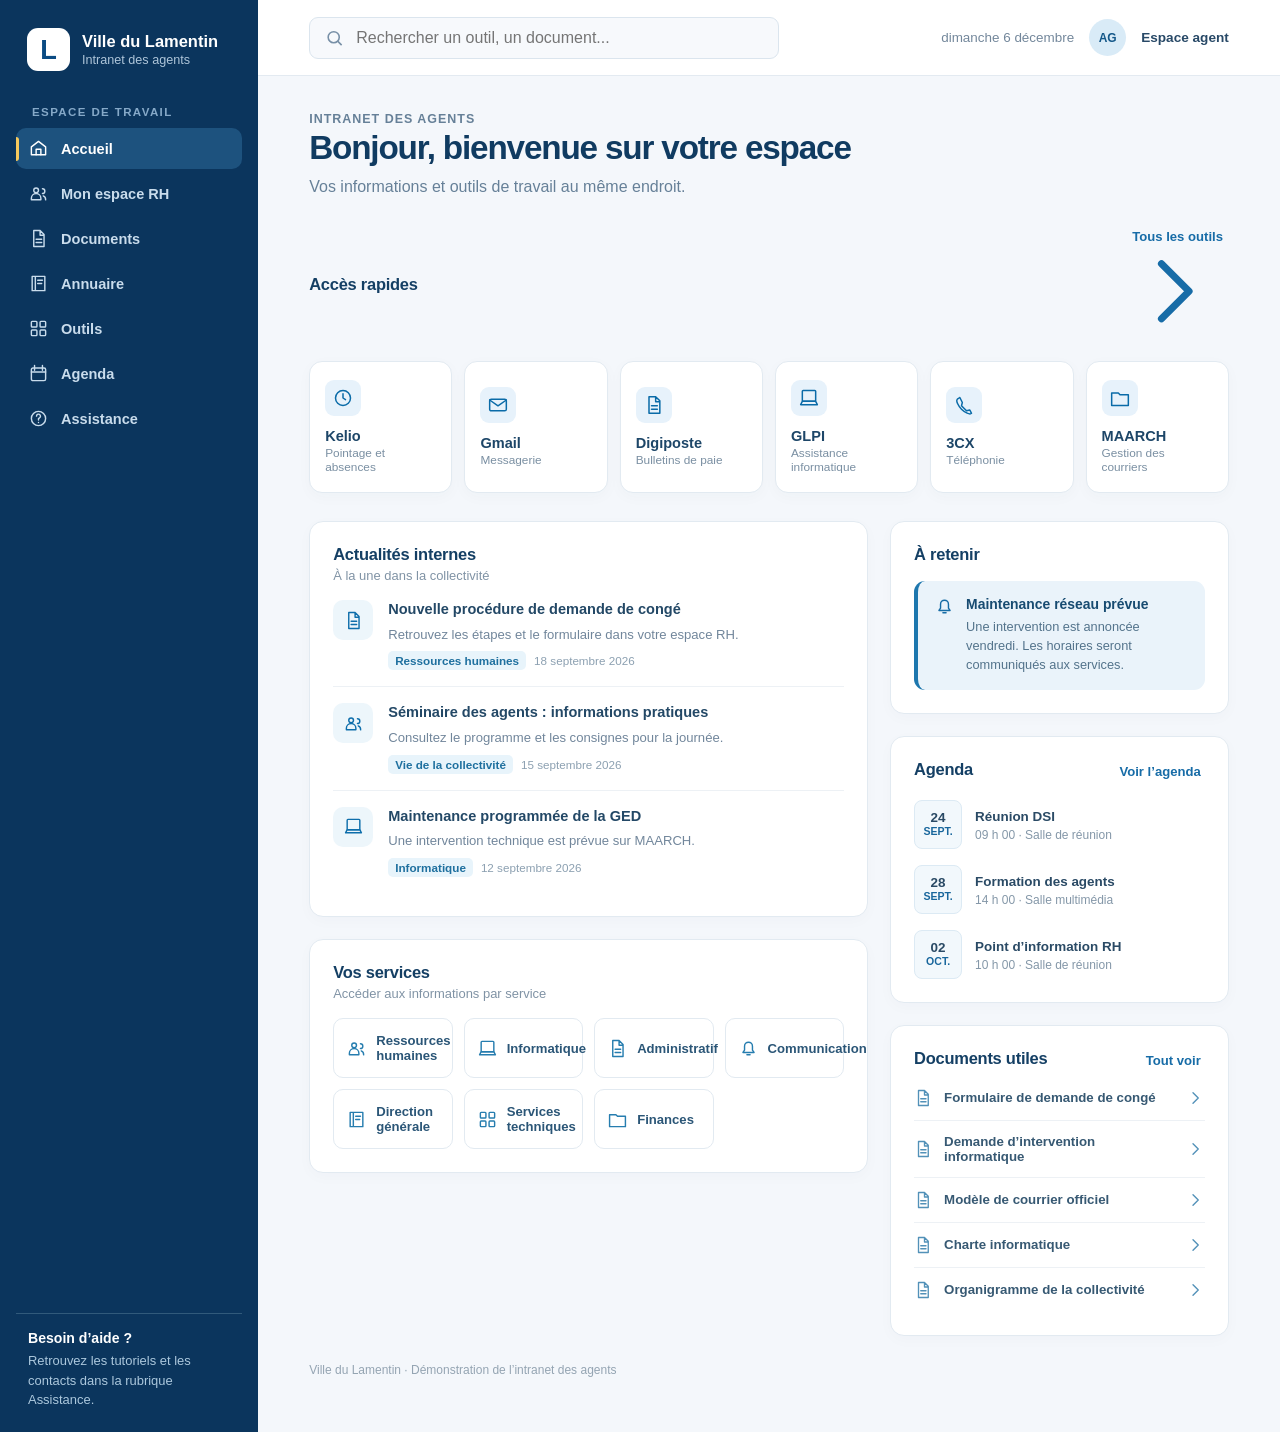
==== index.html @ 34cf4edd "Add files via upload" ====
<!doctype html><html lang="fr"><head><meta charset="utf-8"><meta name="viewport" content="width=device-width,initial-scale=1"><title>Intranet des agents · Ville du Lamentin</title><meta name="description" content="Maquette de l'intranet des agents de la Ville du Lamentin."><link rel="icon" type="image/svg+xml" href="data:image/svg+xml,%3Csvg xmlns='http://www.w3.org/2000/svg' viewBox='0 0 64 64'%3E%3Crect width='64' height='64' rx='13' fill='%230a4d89'/%3E%3Cpath d='M18 15v34h30v-8H27V15z' fill='white'/%3E%3C/svg%3E"><style>
:root{font-family:Inter,ui-sans-serif,-apple-system,BlinkMacSystemFont,"Segoe UI",sans-serif;color:#19344f;background:#f4f7fb;font-synthesis:none}*{box-sizing:border-box}body{margin:0}button,input{font:inherit}button{cursor:pointer}a{color:inherit;text-decoration:none}:focus-visible{outline:3px solid #eab752;outline-offset:3px}.app{display:grid;grid-template-columns:258px minmax(0,1fr);min-height:100vh}.sidebar{background:#0b355d;color:#e7f1fb;padding:28px 16px 22px;display:flex;flex-direction:column;gap:35px}.brand{display:flex;align-items:center;gap:12px;padding:0 11px}.brandmark{width:43px;height:43px;background:#fff;color:#0b4b83;border-radius:11px;display:grid;place-items:center;font-weight:850;font-size:1.7rem;letter-spacing:-.15em;padding-right:.14em}.brand strong{display:block;font-size:1.03rem;line-height:1.15;color:#fff}.brand small{display:block;color:#aec5d9;font-size:.79rem;margin-top:3px}.nav-label{padding:0 16px;margin:0 0 10px;color:#86a9c8;font-size:.72rem;letter-spacing:.12em;font-weight:750;text-transform:uppercase}.nav{display:grid;gap:4px}.nav button{width:100%;display:flex;gap:13px;align-items:center;text-align:left;color:#c9dcec;border:0;background:transparent;border-radius:10px;padding:11px 13px;font-size:.91rem;font-weight:600}.nav button svg{width:19px;height:19px;flex:none}.nav button:hover,.nav button.active{background:#1d527e;color:#fff}.nav button.active:before{content:"";position:absolute;left:0;width:3px;height:24px;background:#f6c95d;border-radius:0 3px 3px 0}.nav button.active{position:relative}.sidebar-bottom{margin-top:auto;padding:16px 12px 0;border-top:1px solid #315a7b}.sidebar-bottom p{font-size:.81rem;line-height:1.5;color:#acc8dd;margin:0}.sidebar-bottom strong{color:#fff;display:block;font-size:.88rem;margin-bottom:5px}.main{min-width:0}.topbar{height:76px;background:#fff;border-bottom:1px solid #e3eaf1;display:flex;align-items:center;gap:18px;padding:0 clamp(24px,4vw,58px)}.mobile-menu{display:none;border:0;background:transparent;color:#204661;padding:7px}.search{max-width:470px;flex:1;position:relative}.search svg{position:absolute;left:16px;top:50%;transform:translateY(-50%);width:19px;color:#7890a7}.search input{width:100%;height:42px;border:1px solid #dbe5ee;border-radius:9px;background:#f7f9fc;padding:0 15px 0 46px;outline:none;color:#1c3b56}.search input:focus{border-color:#4b8fc3;background:white;box-shadow:0 0 0 3px #d9edf9}.top-actions{margin-left:auto;display:flex;align-items:center;gap:15px}.today{color:#73879b;font-size:.84rem;white-space:nowrap}.avatar{height:37px;width:37px;border-radius:50%;background:#d9ebf7;color:#145889;display:grid;place-items:center;font-size:.75rem;font-weight:800}.top-name{font-size:.85rem;font-weight:700;color:#284967}.content{max-width:1510px;margin:auto;padding:34px clamp(24px,4vw,58px) 55px}.eyebrow{font-size:.78rem;color:#487695;font-weight:750;letter-spacing:.08em;text-transform:uppercase;margin:0 0 8px}.welcome{display:flex;align-items:end;justify-content:space-between;gap:20px;margin-bottom:26px}.welcome h1{font-size:clamp(1.7rem,2.6vw,2.3rem);line-height:1.17;letter-spacing:-.035em;margin:0 0 7px;color:#103b61}.welcome p{margin:0;color:#668098;line-height:1.5}.date-chip{font-size:.84rem;color:#53718a;background:#eaf2f8;border:1px solid #dbeaf4;padding:10px 13px;border-radius:8px;white-space:nowrap}.section-title{font-size:1.03rem;color:#143f64;margin:0;font-weight:780;letter-spacing:-.015em}.section-head{display:flex;align-items:center;justify-content:space-between;gap:15px;margin-bottom:16px}.link-btn{background:none;border:0;color:#176ca7;font-weight:700;font-size:.82rem;padding:4px}.link-btn:hover{text-decoration:underline}.quick-grid{display:grid;grid-template-columns:repeat(6,minmax(0,1fr));gap:12px;margin-bottom:28px}.quick{min-width:0;border:1px solid #e2eaf1;border-radius:13px;background:#fff;box-shadow:0 4px 15px #193a5b07;padding:18px 15px;text-align:left;min-height:124px;transition:transform .16s,box-shadow .16s,border-color .16s}.quick:hover{transform:translateY(-3px);box-shadow:0 9px 22px #173a5d14;border-color:#bad5e9}.quick .icon{width:36px;height:36px;display:grid;place-items:center;border-radius:9px;background:#e7f2fb;color:#0a6ba8;margin-bottom:12px}.quick svg{width:20px;height:20px}.quick strong{display:block;color:#1d4668;font-size:.91rem;white-space:nowrap;overflow:hidden;text-overflow:ellipsis}.quick small{color:#7a8fa2;font-size:.74rem;display:block;margin-top:2px}.layout{display:grid;grid-template-columns:minmax(0,1.65fr) minmax(300px,1fr);gap:22px}.stack{display:grid;gap:22px;align-content:start}.panel{background:#fff;border:1px solid #e2eaf1;border-radius:14px;box-shadow:0 4px 15px #193a5b06;padding:23px}.panel-head{display:flex;align-items:start;justify-content:space-between;gap:12px;margin-bottom:17px}.panel-sub{margin:4px 0 0;color:#8093a5;font-size:.81rem}.news-list{display:grid}.news-item{display:flex;align-items:start;gap:15px;padding:16px 0;border-top:1px solid #edf1f5}.news-item:first-child{border-top:0;padding-top:0}.news-icon{width:40px;height:40px;flex:none;display:grid;place-items:center;color:#0e6eab;background:#edf6fb;border-radius:10px}.news-icon svg{width:19px}.news-item strong{font-size:.91rem;color:#234866;display:block;line-height:1.35}.news-item p{margin:5px 0;color:#71869b;font-size:.82rem;line-height:1.5}.meta{display:flex;gap:8px;align-items:center;color:#8ca0b1;font-size:.73rem;margin-top:7px}.tag{color:#1f709f;background:#e8f4fb;padding:3px 7px;border-radius:5px;font-weight:700}.notice{border-radius:11px;background:#eaf3fa;border-left:4px solid #1d77ae;padding:15px 17px;display:flex;gap:12px}.notice svg{width:19px;height:19px;color:#176ca5;flex:none;margin-top:1px}.notice strong{display:block;font-size:.87rem;color:#174b71}.notice p{margin:5px 0 0;font-size:.8rem;line-height:1.5;color:#53738b}.agenda-list{display:grid;gap:16px}.event{display:flex;gap:13px;align-items:center}.event-date{width:48px;height:49px;border:1px solid #dceaf4;border-radius:8px;background:#f2f8fc;display:grid;place-items:center;align-content:center;flex:none;color:#18669c}.event-date strong{font-size:1.08rem;line-height:1}.event-date small{font-size:.66rem;text-transform:uppercase;font-weight:800}.event strong{font-size:.84rem;color:#2a4a65}.event p{margin:3px 0 0;font-size:.75rem;color:#8497a8}.docs{display:grid;gap:0}.doc{border-top:1px solid #edf1f5;display:flex;align-items:center;gap:12px;width:100%;padding:13px 0;background:none;border-left:0;border-right:0;border-bottom:0;text-align:left}.doc:first-child{border-top:0;padding-top:0}.doc svg{width:18px;height:18px;color:#5291b8}.doc span{flex:1;font-size:.83rem;color:#375973;font-weight:600}.doc .arrow{width:15px;color:#94aabd}.doc:hover span{color:#0d74af}.service-grid{display:grid;grid-template-columns:repeat(4,minmax(0,1fr));gap:11px}.service{border:1px solid #e2eaf1;background:#fff;border-radius:10px;text-align:left;padding:14px 13px;display:flex;align-items:center;gap:10px;color:#2b5677;font-weight:700;font-size:.82rem}.service svg{width:19px;flex:none;color:#267daf}.service:hover{border-color:#87b9d7;background:#f5faff}.footer{margin-top:27px;color:#94a4b2;font-size:.75rem}.page-panel{max-width:1000px}.page-intro{margin:0 0 23px;color:#71869b;line-height:1.55}.resource-grid{display:grid;grid-template-columns:repeat(3,minmax(0,1fr));gap:14px}.resource{background:#fff;border:1px solid #e2eaf1;border-radius:12px;padding:20px;min-height:145px;display:flex;flex-direction:column;align-items:start;text-align:left}.resource:hover{border-color:#83b7d5;box-shadow:0 7px 18px #173a5d10}.resource .icon{display:grid;place-items:center;width:37px;height:37px;border-radius:9px;color:#1773a8;background:#e8f4fb;margin-bottom:16px}.resource svg{width:19px}.resource strong{font-size:.92rem;color:#214b6d}.resource small{margin-top:5px;color:#8195a8;font-size:.77rem;line-height:1.45}.simple-list{display:grid;gap:10px}.simple-row{background:#fff;border:1px solid #e2eaf1;border-radius:10px;padding:17px 20px;display:flex;align-items:center;justify-content:space-between;gap:16px}.simple-row strong{color:#224b6d;font-size:.9rem}.simple-row p{color:#7b90a3;font-size:.78rem;margin:4px 0 0}.simple-row .tag{white-space:nowrap}.empty{background:#fff;border:1px solid #e2eaf1;border-radius:12px;padding:30px;color:#668198}.toast{position:fixed;bottom:25px;right:25px;background:#103e62;color:#fff;padding:13px 17px;border-radius:9px;box-shadow:0 10px 30px #103e6240;font-size:.84rem;z-index:20;max-width:330px}.overlay{display:none}@media(max-width:1180px){.quick-grid{grid-template-columns:repeat(3,1fr)}.service-grid{grid-template-columns:repeat(2,1fr)}}@media(max-width:850px){.app{display:block}.sidebar{position:fixed;z-index:12;top:0;bottom:0;left:0;width:265px;transform:translateX(-100%);transition:transform .2s}.sidebar.open{transform:translateX(0)}.overlay.open{display:block;position:fixed;inset:0;background:#08294588;z-index:11}.mobile-menu{display:block}.topbar{padding:0 20px}.content{padding:27px 20px}.today,.top-name{display:none}.layout{grid-template-columns:1fr}.resource-grid{grid-template-columns:repeat(2,1fr)}}@media(max-width:560px){.topbar{height:68px;gap:8px}.search input{font-size:.81rem}.avatar{display:none}.welcome{display:block}.date-chip{display:none}.quick-grid{grid-template-columns:repeat(2,1fr);gap:9px}.quick{min-height:105px;padding:13px}.quick .icon{margin-bottom:8px}.panel{padding:18px}.service-grid{grid-template-columns:1fr 1fr}.resource-grid{grid-template-columns:1fr}.simple-row{align-items:start}.content{padding:24px 15px}}
</style></head><body><div class="overlay" id="overlay"></div><div class="app"><aside class="sidebar" id="sidebar"><div class="brand"><div class="brandmark">L</div><div><strong>Ville du Lamentin</strong><small>Intranet des agents</small></div></div><div><p class="nav-label">Espace de travail</p><nav class="nav" id="nav" aria-label="Navigation principale"></nav></div><div class="sidebar-bottom"><strong>Besoin d’aide ?</strong><p>Retrouvez les tutoriels et les contacts dans la rubrique Assistance.</p></div></aside><main class="main"><header class="topbar"><button class="mobile-menu" id="menu" aria-label="Ouvrir le menu" aria-expanded="false"><svg viewBox="0 0 24 24" fill="none" stroke="currentColor" stroke-width="2"><path d="M3 6h18M3 12h18M3 18h18"/></svg></button><label class="search"><svg viewBox="0 0 24 24" fill="none" stroke="currentColor" stroke-width="2"><circle cx="11" cy="11" r="7"/><path d="m16 16 5 5"/></svg><input id="search" type="search" placeholder="Rechercher un outil, un document..." aria-label="Rechercher dans l’intranet"></label><div class="top-actions"><span class="today" id="today"></span><span class="avatar" aria-hidden="true">AG</span><span class="top-name">Espace agent</span></div></header><div class="content" id="content"></div></main></div><div id="toast" class="toast" role="status" hidden></div><script>
const paths=['accueil','rh','documents','annuaire','outils','agenda','assistance'];const labels=['Accueil','Mon espace RH','Documents','Annuaire','Outils','Agenda','Assistance'];const icons={home:'<path d="m3 10 9-7 9 7v10H3z"/><path d="M9 20v-7h6v7"/>',users:'<circle cx="9" cy="8" r="3"/><path d="M3 20v-2a6 6 0 0 1 12 0v2zM17 6a3 3 0 0 1 0 6m1 3a5 5 0 0 1 3 5"/>',file:'<path d="M6 2h8l5 5v15H6zM14 2v6h5M9 13h7M9 17h7"/>',book:'<path d="M4 3h16v18H4zM8 3v18M11 8h6M11 12h5"/>',grid:'<rect x="3" y="3" width="7" height="7" rx="1"/><rect x="14" y="3" width="7" height="7" rx="1"/><rect x="3" y="14" width="7" height="7" rx="1"/><rect x="14" y="14" width="7" height="7" rx="1"/>',calendar:'<rect x="3" y="5" width="18" height="16" rx="2"/><path d="M7 2v6M17 2v6M3 10h18"/>',help:'<circle cx="12" cy="12" r="9"/><path d="M9.5 9a2.5 2.5 0 1 1 4 2l-1.5 1.2V14M12 17h.01"/>',clock:'<circle cx="12" cy="12" r="9"/><path d="M12 7v5l3 2"/>',mail:'<rect x="2" y="5" width="20" height="14" rx="2"/><path d="m2 6 10 7 10-7"/>',phone:'<path d="M7 3 4 5c-2 2 1 8 5 12s10 7 12 5l-2-4-4 1-6-6 1-4z"/>',folder:'<path d="M2 6h8l2 2h10v13H2z"/>',laptop:'<rect x="4" y="3" width="16" height="13" rx="1"/><path d="M2 20h20l-2-4H4z"/>',bell:'<path d="M5 17h14l-2-3V9a5 5 0 0 0-10 0v5zM10 20h4"/>',arrow:'<path d="m8 5 7 7-7 7"/>',download:'<path d="M12 3v13m-5-5 5 5 5-5M4 20h16"/>',shield:'<path d="m12 2 8 3v6c0 5-3 9-8 11-5-2-8-6-8-11V5z"/>'};const svg=(key)=>`<svg viewBox="0 0 24 24" fill="none" stroke="currentColor" stroke-width="1.8" stroke-linecap="round" stroke-linejoin="round" aria-hidden="true">${icons[key]||icons.file}</svg>`;
const tools=[['Kelio','Pointage et absences','clock'],['Gmail','Messagerie','mail'],['Digiposte','Bulletins de paie','file'],['GLPI','Assistance informatique','laptop'],['3CX','Téléphonie','phone'],['MAARCH','Gestion des courriers','folder']];const news=[['Nouvelle procédure de demande de congé','Retrouvez les étapes et le formulaire dans votre espace RH.','Ressources humaines','18 septembre 2026','file'],['Séminaire des agents : informations pratiques','Consultez le programme et les consignes pour la journée.','Vie de la collectivité','15 septembre 2026','users'],['Maintenance programmée de la GED','Une intervention technique est prévue sur MAARCH.','Informatique','12 septembre 2026','laptop']];const docs=[['Formulaire de demande de congé','Ressources humaines'],['Demande d’intervention informatique','Informatique'],['Modèle de courrier officiel','Administration'],['Charte informatique','Informatique'],['Organigramme de la collectivité','Direction générale']];const people=[['Accueil général','Standard et orientation','0590 00 00 00'],['Ressources humaines','Congés, paie et formation','Poste à renseigner'],['Service informatique','Matériel, comptes et logiciels','Poste à renseigner'],['Direction générale','Informations administratives','Poste à renseigner']];const sections=[['Ressources humaines','users'],['Informatique','laptop'],['Administratif','file'],['Communication','bell'],['Direction générale','book'],['Services techniques','grid'],['Finances','folder']];
let current='accueil';let query='';let toastTimer;function notice(message){const el=document.getElementById('toast');el.textContent=message;el.hidden=false;clearTimeout(toastTimer);toastTimer=setTimeout(()=>el.hidden=true,3400)}function demo(){notice('Lien de démonstration : ajoutez ici l’adresse de votre outil ou document.')}function go(page){current=paths.includes(page)?page:'accueil';query='';document.getElementById('search').value='';location.hash=current==='accueil'?'':current;render();closeMenu();window.scrollTo(0,0)}function closeMenu(){document.getElementById('sidebar').classList.remove('open');document.getElementById('overlay').classList.remove('open');document.getElementById('menu').setAttribute('aria-expanded','false')}function nav(){document.getElementById('nav').innerHTML=paths.map((p,i)=>`<button type="button" class="${p===current?'active':''}" data-page="${p}" ${p===current?'aria-current="page"':''}>${svg(['home','users','file','book','grid','calendar','help'][i])}${labels[i]}</button>`).join('')}
const quick=()=>`<div class="section-head"><h2 class="section-title">Accès rapides</h2><button class="link-btn" data-page="outils">Tous les outils ${svg('arrow')}</button></div><div class="quick-grid">${tools.map(([name,desc,ic])=>`<button class="quick" data-demo><span class="icon">${svg(ic)}</span><strong>${name}</strong><small>${desc}</small></button>`).join('')}</div>`;
const newsPanel=()=>`<section class="panel"><div class="panel-head"><div><h2 class="section-title">Actualités internes</h2><p class="panel-sub">À la une dans la collectivité</p></div></div><div class="news-list">${news.map(([title,description,category,date,ic])=>`<article class="news-item"><div class="news-icon">${svg(ic)}</div><div><strong>${title}</strong><p>${description}</p><div class="meta"><span class="tag">${category}</span><span>${date}</span></div></div></article>`).join('')}</div></section>`;
const events=()=>`<div class="agenda-list"><div class="event"><div class="event-date"><strong>24</strong><small>sept.</small></div><div><strong>Réunion DSI</strong><p>09 h 00 · Salle de réunion</p></div></div><div class="event"><div class="event-date"><strong>28</strong><small>sept.</small></div><div><strong>Formation des agents</strong><p>14 h 00 · Salle multimédia</p></div></div><div class="event"><div class="event-date"><strong>02</strong><small>oct.</small></div><div><strong>Point d’information RH</strong><p>10 h 00 · Salle de réunion</p></div></div></div>`;
const docRows=()=>docs.map(([title,cat])=>`<button class="doc" data-demo>${svg('file')}<span>${title}</span>${svg('arrow')}</button>`).join('');const heading=(title,sub)=>`<div class="welcome"><div><p class="eyebrow">Intranet des agents</p><h1>${title}</h1><p>${sub}</p></div></div>`;
function home(){return `${heading('Bonjour, bienvenue sur votre espace','Vos informations et outils de travail au même endroit.')}${quick()}<div class="layout"><div class="stack">${newsPanel()}<section class="panel"><div class="panel-head"><div><h2 class="section-title">Vos services</h2><p class="panel-sub">Accéder aux informations par service</p></div></div><div class="service-grid">${sections.map(([name,ic])=>`<button class="service" data-page="${name==='Ressources humaines'?'rh':name==='Informatique'?'assistance':'documents'}">${svg(ic)}${name}</button>`).join('')}</div></section></div><div class="stack"><section class="panel"><div class="panel-head"><h2 class="section-title">À retenir</h2></div><div class="notice">${svg('bell')}<div><strong>Maintenance réseau prévue</strong><p>Une intervention est annoncée vendredi. Les horaires seront communiqués aux services.</p></div></div></section><section class="panel"><div class="panel-head"><h2 class="section-title">Agenda</h2><button class="link-btn" data-page="agenda">Voir l’agenda</button></div>${events()}</section><section class="panel"><div class="panel-head"><h2 class="section-title">Documents utiles</h2><button class="link-btn" data-page="documents">Tout voir</button></div><div class="docs">${docRows()}</div></section></div></div>`}
function resource(title,desc,ic,action='demo'){return `<button class="resource" ${action==='demo'?'data-demo':`data-page="${action}"`}><span class="icon">${svg(ic)}</span><strong>${title}</strong><small>${desc}</small></button>`}function page(){switch(current){case'rh':return heading('Mon espace RH','Les démarches et documents utiles à votre parcours.')+`<div class="resource-grid page-panel">${resource('Kelio','Pointage, absences et demandes de congé','clock')}${resource('Digiposte','Consulter vos bulletins de paie','file')}${resource('Formulaires RH','Demandes et documents administratifs','folder','documents')}${resource('Formations','Informations et demandes de formation','book')}${resource('Annuaire des services','Trouver un contact RH','users','annuaire')}</div>`;case'documents':return heading('Documents','Formulaires, modèles et informations pratiques.')+`<div class="simple-list page-panel">${docs.map(([title,cat])=>`<button class="simple-row" data-demo><span><strong>${title}</strong><p>${cat}</p></span>${svg('download')}</button>`).join('')}</div>`;case'annuaire':return heading('Annuaire','Retrouvez les contacts des services de la collectivité.')+`<div class="simple-list page-panel">${people.map(([name,detail,number])=>`<div class="simple-row"><span><strong>${name}</strong><p>${detail}</p></span><span class="tag">${number}</span></div>`).join('')}</div>`;case'outils':return heading('Outils','Vos applications professionnelles en accès rapide.')+`<div class="resource-grid page-panel">${tools.map(([name,desc,ic])=>resource(name,desc,ic)).join('')}</div>`;case'agenda':return heading('Agenda','Les prochains rendez-vous internes.')+`<section class="panel page-panel">${events()}</section>`;case'assistance':return heading('Assistance','Aide informatique et tutoriels pour les agents.')+`<div class="resource-grid page-panel">${resource('Créer une demande GLPI','Signaler un problème informatique','laptop')}${resource('Signature Gmail','Installer votre signature professionnelle','mail')}${resource('Impression sécurisée','Configurer et récupérer vos impressions','shield')}${resource('Utiliser Digiposte','Accéder à vos documents de paie','file')}${resource('Téléphonie 3CX','Utiliser votre poste et vos appels','phone')}${resource('Bureau à distance','Se connecter à votre environnement de travail','grid')}</div>`;default:return home()}}
function searchPage(){let entries=[...tools.map(([n,d,i])=>({n,d,i,p:'outils'})),...docs.map(([n,d])=>({n,d,i:'file',p:'documents'})),...sections.map(([n,i])=>({n,d:'Service',i,p:n==='Ressources humaines'?'rh':n==='Informatique'?'assistance':'documents'})),...labels.map((n,i)=>({n,d:'Rubrique',i:['home','users','file','book','grid','calendar','help'][i],p:paths[i]}))];let matching=entries.filter(x=>(x.n+' '+x.d).normalize('NFD').replace(/[\u0300-\u036f]/g,'').toLowerCase().includes(query.normalize('NFD').replace(/[\u0300-\u036f]/g,'').toLowerCase()));return heading(`Résultats pour « ${query.replaceAll('<','&lt;').replaceAll('>','&gt;')} »`,`${matching.length} résultat${matching.length>1?'s':''} trouvé${matching.length>1?'s':''}`)+(matching.length?`<div class="resource-grid page-panel">${matching.map(x=>resource(x.n,x.d,x.i,x.p)).join('')}</div>`:'<div class="empty page-panel">Aucun résultat. Essayez un autre mot-clé.</div>')}
function render(){nav();document.getElementById('content').innerHTML=(query?searchPage():page())+'<footer class="footer">Ville du Lamentin · Démonstration de l’intranet des agents</footer>';document.querySelectorAll('[data-page]').forEach(el=>el.addEventListener('click',()=>go(el.dataset.page)));document.querySelectorAll('[data-demo]').forEach(el=>el.addEventListener('click',demo))}document.getElementById('search').addEventListener('input',e=>{query=e.target.value.trim();render()});document.getElementById('menu').addEventListener('click',()=>{let open=document.getElementById('sidebar').classList.toggle('open');document.getElementById('overlay').classList.toggle('open',open);document.getElementById('menu').setAttribute('aria-expanded',String(open))});document.getElementById('overlay').addEventListener('click',closeMenu);window.addEventListener('hashchange',()=>{current=location.hash.slice(1)||'accueil';render()});document.getElementById('today').textContent=new Intl.DateTimeFormat('fr-FR',{weekday:'long',day:'numeric',month:'long'}).format(new Date());current=paths.includes(location.hash.slice(1))?location.hash.slice(1):'accueil';render();
</script></body></html>
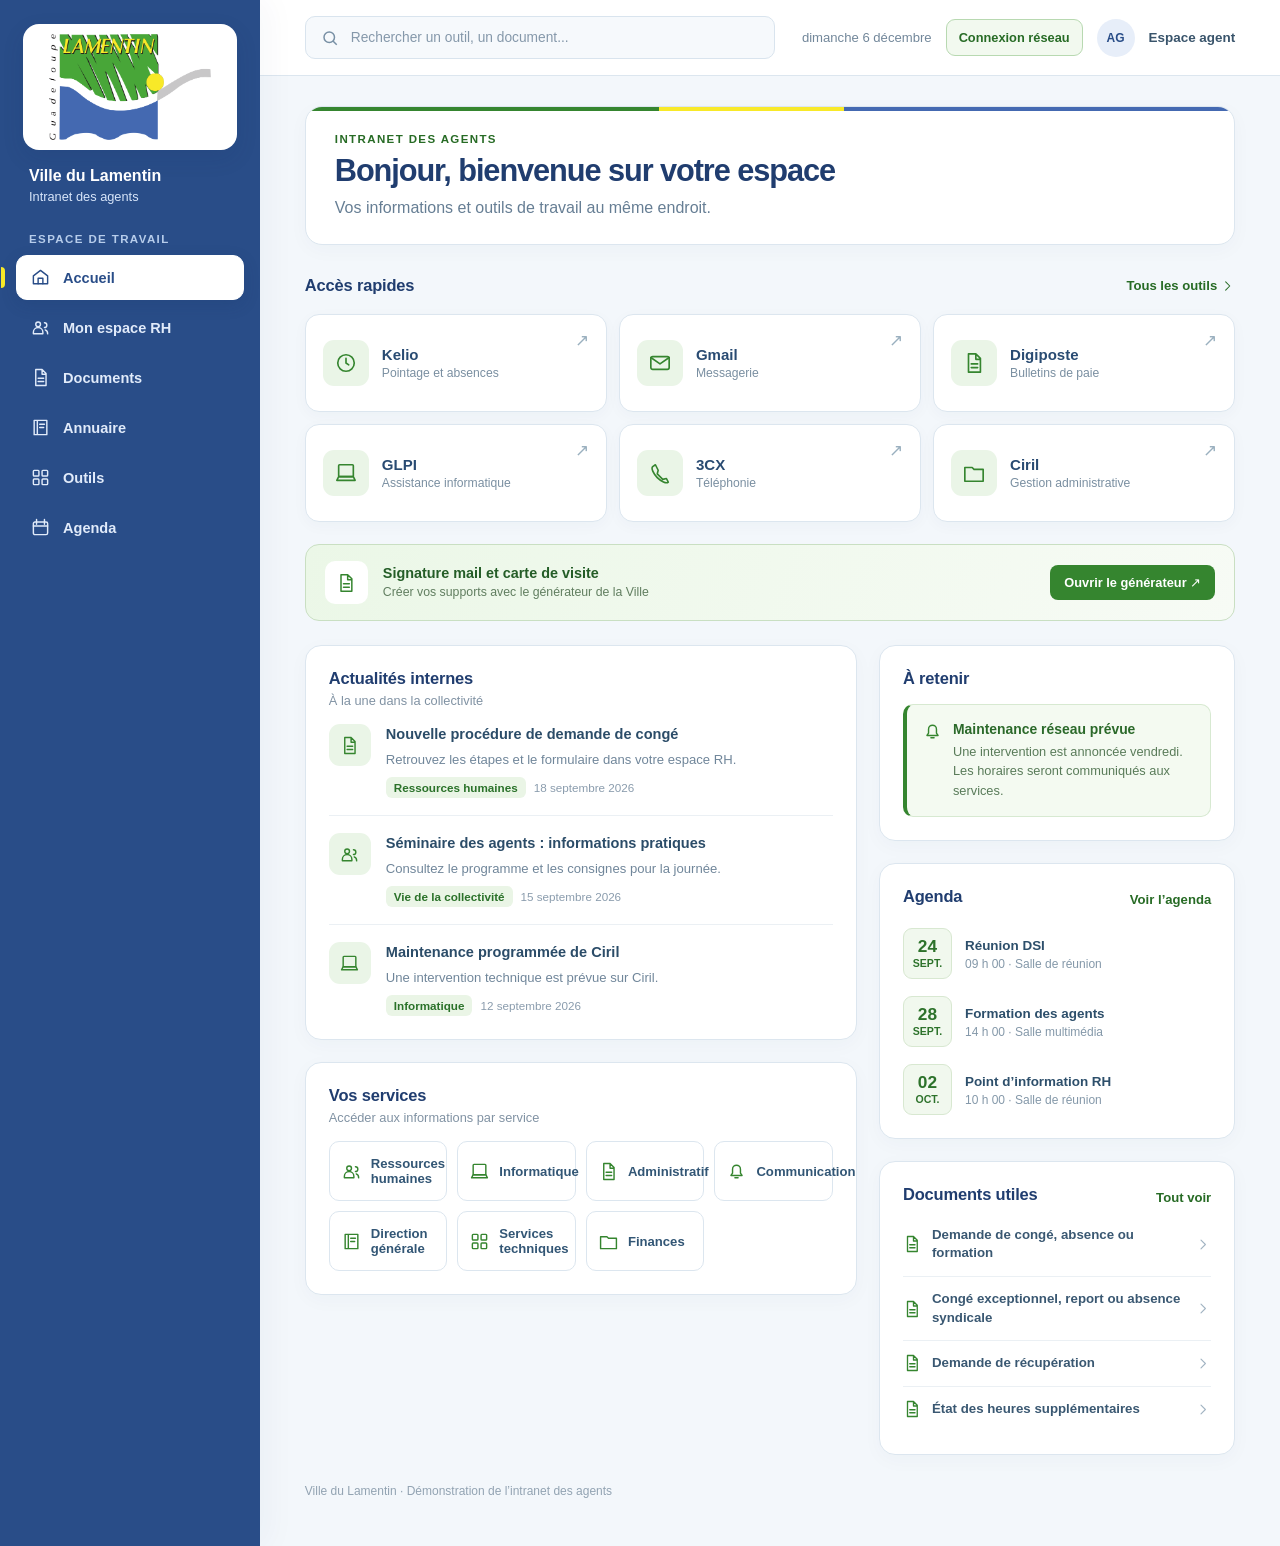
==== commit b44156cf: "Add files via upload" ====
--- a/index.html
+++ b/index.html
@@ -1,15 +1,24 @@
-<!doctype html><html lang="fr"><head><meta charset="utf-8"><meta name="viewport" content="width=device-width,initial-scale=1"><title>Intranet des agents · Ville du Lamentin</title><meta name="description" content="Maquette de l'intranet des agents de la Ville du Lamentin."><link rel="icon" type="image/svg+xml" href="data:image/svg+xml,%3Csvg xmlns='http://www.w3.org/2000/svg' viewBox='0 0 64 64'%3E%3Crect width='64' height='64' rx='13' fill='%230a4d89'/%3E%3Cpath d='M18 15v34h30v-8H27V15z' fill='white'/%3E%3C/svg%3E"><style>
-:root{font-family:Inter,ui-sans-serif,-apple-system,BlinkMacSystemFont,"Segoe UI",sans-serif;color:#19344f;background:#f4f7fb;font-synthesis:none}*{box-sizing:border-box}body{margin:0}button,input{font:inherit}button{cursor:pointer}a{color:inherit;text-decoration:none}:focus-visible{outline:3px solid #eab752;outline-offset:3px}.app{display:grid;grid-template-columns:258px minmax(0,1fr);min-height:100vh}.sidebar{background:#0b355d;color:#e7f1fb;padding:28px 16px 22px;display:flex;flex-direction:column;gap:35px}.brand{display:flex;align-items:center;gap:12px;padding:0 11px}.brandmark{width:43px;height:43px;background:#fff;color:#0b4b83;border-radius:11px;display:grid;place-items:center;font-weight:850;font-size:1.7rem;letter-spacing:-.15em;padding-right:.14em}.brand strong{display:block;font-size:1.03rem;line-height:1.15;color:#fff}.brand small{display:block;color:#aec5d9;font-size:.79rem;margin-top:3px}.nav-label{padding:0 16px;margin:0 0 10px;color:#86a9c8;font-size:.72rem;letter-spacing:.12em;font-weight:750;text-transform:uppercase}.nav{display:grid;gap:4px}.nav button{width:100%;display:flex;gap:13px;align-items:center;text-align:left;color:#c9dcec;border:0;background:transparent;border-radius:10px;padding:11px 13px;font-size:.91rem;font-weight:600}.nav button svg{width:19px;height:19px;flex:none}.nav button:hover,.nav button.active{background:#1d527e;color:#fff}.nav button.active:before{content:"";position:absolute;left:0;width:3px;height:24px;background:#f6c95d;border-radius:0 3px 3px 0}.nav button.active{position:relative}.sidebar-bottom{margin-top:auto;padding:16px 12px 0;border-top:1px solid #315a7b}.sidebar-bottom p{font-size:.81rem;line-height:1.5;color:#acc8dd;margin:0}.sidebar-bottom strong{color:#fff;display:block;font-size:.88rem;margin-bottom:5px}.main{min-width:0}.topbar{height:76px;background:#fff;border-bottom:1px solid #e3eaf1;display:flex;align-items:center;gap:18px;padding:0 clamp(24px,4vw,58px)}.mobile-menu{display:none;border:0;background:transparent;color:#204661;padding:7px}.search{max-width:470px;flex:1;position:relative}.search svg{position:absolute;left:16px;top:50%;transform:translateY(-50%);width:19px;color:#7890a7}.search input{width:100%;height:42px;border:1px solid #dbe5ee;border-radius:9px;background:#f7f9fc;padding:0 15px 0 46px;outline:none;color:#1c3b56}.search input:focus{border-color:#4b8fc3;background:white;box-shadow:0 0 0 3px #d9edf9}.top-actions{margin-left:auto;display:flex;align-items:center;gap:15px}.today{color:#73879b;font-size:.84rem;white-space:nowrap}.avatar{height:37px;width:37px;border-radius:50%;background:#d9ebf7;color:#145889;display:grid;place-items:center;font-size:.75rem;font-weight:800}.top-name{font-size:.85rem;font-weight:700;color:#284967}.content{max-width:1510px;margin:auto;padding:34px clamp(24px,4vw,58px) 55px}.eyebrow{font-size:.78rem;color:#487695;font-weight:750;letter-spacing:.08em;text-transform:uppercase;margin:0 0 8px}.welcome{display:flex;align-items:end;justify-content:space-between;gap:20px;margin-bottom:26px}.welcome h1{font-size:clamp(1.7rem,2.6vw,2.3rem);line-height:1.17;letter-spacing:-.035em;margin:0 0 7px;color:#103b61}.welcome p{margin:0;color:#668098;line-height:1.5}.date-chip{font-size:.84rem;color:#53718a;background:#eaf2f8;border:1px solid #dbeaf4;padding:10px 13px;border-radius:8px;white-space:nowrap}.section-title{font-size:1.03rem;color:#143f64;margin:0;font-weight:780;letter-spacing:-.015em}.section-head{display:flex;align-items:center;justify-content:space-between;gap:15px;margin-bottom:16px}.link-btn{background:none;border:0;color:#176ca7;font-weight:700;font-size:.82rem;padding:4px}.link-btn:hover{text-decoration:underline}.quick-grid{display:grid;grid-template-columns:repeat(6,minmax(0,1fr));gap:12px;margin-bottom:28px}.quick{min-width:0;border:1px solid #e2eaf1;border-radius:13px;background:#fff;box-shadow:0 4px 15px #193a5b07;padding:18px 15px;text-align:left;min-height:124px;transition:transform .16s,box-shadow .16s,border-color .16s}.quick:hover{transform:translateY(-3px);box-shadow:0 9px 22px #173a5d14;border-color:#bad5e9}.quick .icon{width:36px;height:36px;display:grid;place-items:center;border-radius:9px;background:#e7f2fb;color:#0a6ba8;margin-bottom:12px}.quick svg{width:20px;height:20px}.quick strong{display:block;color:#1d4668;font-size:.91rem;white-space:nowrap;overflow:hidden;text-overflow:ellipsis}.quick small{color:#7a8fa2;font-size:.74rem;display:block;margin-top:2px}.layout{display:grid;grid-template-columns:minmax(0,1.65fr) minmax(300px,1fr);gap:22px}.stack{display:grid;gap:22px;align-content:start}.panel{background:#fff;border:1px solid #e2eaf1;border-radius:14px;box-shadow:0 4px 15px #193a5b06;padding:23px}.panel-head{display:flex;align-items:start;justify-content:space-between;gap:12px;margin-bottom:17px}.panel-sub{margin:4px 0 0;color:#8093a5;font-size:.81rem}.news-list{display:grid}.news-item{display:flex;align-items:start;gap:15px;padding:16px 0;border-top:1px solid #edf1f5}.news-item:first-child{border-top:0;padding-top:0}.news-icon{width:40px;height:40px;flex:none;display:grid;place-items:center;color:#0e6eab;background:#edf6fb;border-radius:10px}.news-icon svg{width:19px}.news-item strong{font-size:.91rem;color:#234866;display:block;line-height:1.35}.news-item p{margin:5px 0;color:#71869b;font-size:.82rem;line-height:1.5}.meta{display:flex;gap:8px;align-items:center;color:#8ca0b1;font-size:.73rem;margin-top:7px}.tag{color:#1f709f;background:#e8f4fb;padding:3px 7px;border-radius:5px;font-weight:700}.notice{border-radius:11px;background:#eaf3fa;border-left:4px solid #1d77ae;padding:15px 17px;display:flex;gap:12px}.notice svg{width:19px;height:19px;color:#176ca5;flex:none;margin-top:1px}.notice strong{display:block;font-size:.87rem;color:#174b71}.notice p{margin:5px 0 0;font-size:.8rem;line-height:1.5;color:#53738b}.agenda-list{display:grid;gap:16px}.event{display:flex;gap:13px;align-items:center}.event-date{width:48px;height:49px;border:1px solid #dceaf4;border-radius:8px;background:#f2f8fc;display:grid;place-items:center;align-content:center;flex:none;color:#18669c}.event-date strong{font-size:1.08rem;line-height:1}.event-date small{font-size:.66rem;text-transform:uppercase;font-weight:800}.event strong{font-size:.84rem;color:#2a4a65}.event p{margin:3px 0 0;font-size:.75rem;color:#8497a8}.docs{display:grid;gap:0}.doc{border-top:1px solid #edf1f5;display:flex;align-items:center;gap:12px;width:100%;padding:13px 0;background:none;border-left:0;border-right:0;border-bottom:0;text-align:left}.doc:first-child{border-top:0;padding-top:0}.doc svg{width:18px;height:18px;color:#5291b8}.doc span{flex:1;font-size:.83rem;color:#375973;font-weight:600}.doc .arrow{width:15px;color:#94aabd}.doc:hover span{color:#0d74af}.service-grid{display:grid;grid-template-columns:repeat(4,minmax(0,1fr));gap:11px}.service{border:1px solid #e2eaf1;background:#fff;border-radius:10px;text-align:left;padding:14px 13px;display:flex;align-items:center;gap:10px;color:#2b5677;font-weight:700;font-size:.82rem}.service svg{width:19px;flex:none;color:#267daf}.service:hover{border-color:#87b9d7;background:#f5faff}.footer{margin-top:27px;color:#94a4b2;font-size:.75rem}.page-panel{max-width:1000px}.page-intro{margin:0 0 23px;color:#71869b;line-height:1.55}.resource-grid{display:grid;grid-template-columns:repeat(3,minmax(0,1fr));gap:14px}.resource{background:#fff;border:1px solid #e2eaf1;border-radius:12px;padding:20px;min-height:145px;display:flex;flex-direction:column;align-items:start;text-align:left}.resource:hover{border-color:#83b7d5;box-shadow:0 7px 18px #173a5d10}.resource .icon{display:grid;place-items:center;width:37px;height:37px;border-radius:9px;color:#1773a8;background:#e8f4fb;margin-bottom:16px}.resource svg{width:19px}.resource strong{font-size:.92rem;color:#214b6d}.resource small{margin-top:5px;color:#8195a8;font-size:.77rem;line-height:1.45}.simple-list{display:grid;gap:10px}.simple-row{background:#fff;border:1px solid #e2eaf1;border-radius:10px;padding:17px 20px;display:flex;align-items:center;justify-content:space-between;gap:16px}.simple-row strong{color:#224b6d;font-size:.9rem}.simple-row p{color:#7b90a3;font-size:.78rem;margin:4px 0 0}.simple-row .tag{white-space:nowrap}.empty{background:#fff;border:1px solid #e2eaf1;border-radius:12px;padding:30px;color:#668198}.toast{position:fixed;bottom:25px;right:25px;background:#103e62;color:#fff;padding:13px 17px;border-radius:9px;box-shadow:0 10px 30px #103e6240;font-size:.84rem;z-index:20;max-width:330px}.overlay{display:none}@media(max-width:1180px){.quick-grid{grid-template-columns:repeat(3,1fr)}.service-grid{grid-template-columns:repeat(2,1fr)}}@media(max-width:850px){.app{display:block}.sidebar{position:fixed;z-index:12;top:0;bottom:0;left:0;width:265px;transform:translateX(-100%);transition:transform .2s}.sidebar.open{transform:translateX(0)}.overlay.open{display:block;position:fixed;inset:0;background:#08294588;z-index:11}.mobile-menu{display:block}.topbar{padding:0 20px}.content{padding:27px 20px}.today,.top-name{display:none}.layout{grid-template-columns:1fr}.resource-grid{grid-template-columns:repeat(2,1fr)}}@media(max-width:560px){.topbar{height:68px;gap:8px}.search input{font-size:.81rem}.avatar{display:none}.welcome{display:block}.date-chip{display:none}.quick-grid{grid-template-columns:repeat(2,1fr);gap:9px}.quick{min-height:105px;padding:13px}.quick .icon{margin-bottom:8px}.panel{padding:18px}.service-grid{grid-template-columns:1fr 1fr}.resource-grid{grid-template-columns:1fr}.simple-row{align-items:start}.content{padding:24px 15px}}
-</style></head><body><div class="overlay" id="overlay"></div><div class="app"><aside class="sidebar" id="sidebar"><div class="brand"><div class="brandmark">L</div><div><strong>Ville du Lamentin</strong><small>Intranet des agents</small></div></div><div><p class="nav-label">Espace de travail</p><nav class="nav" id="nav" aria-label="Navigation principale"></nav></div><div class="sidebar-bottom"><strong>Besoin d’aide ?</strong><p>Retrouvez les tutoriels et les contacts dans la rubrique Assistance.</p></div></aside><main class="main"><header class="topbar"><button class="mobile-menu" id="menu" aria-label="Ouvrir le menu" aria-expanded="false"><svg viewBox="0 0 24 24" fill="none" stroke="currentColor" stroke-width="2"><path d="M3 6h18M3 12h18M3 18h18"/></svg></button><label class="search"><svg viewBox="0 0 24 24" fill="none" stroke="currentColor" stroke-width="2"><circle cx="11" cy="11" r="7"/><path d="m16 16 5 5"/></svg><input id="search" type="search" placeholder="Rechercher un outil, un document..." aria-label="Rechercher dans l’intranet"></label><div class="top-actions"><span class="today" id="today"></span><span class="avatar" aria-hidden="true">AG</span><span class="top-name">Espace agent</span></div></header><div class="content" id="content"></div></main></div><div id="toast" class="toast" role="status" hidden></div><script>
-const paths=['accueil','rh','documents','annuaire','outils','agenda','assistance'];const labels=['Accueil','Mon espace RH','Documents','Annuaire','Outils','Agenda','Assistance'];const icons={home:'<path d="m3 10 9-7 9 7v10H3z"/><path d="M9 20v-7h6v7"/>',users:'<circle cx="9" cy="8" r="3"/><path d="M3 20v-2a6 6 0 0 1 12 0v2zM17 6a3 3 0 0 1 0 6m1 3a5 5 0 0 1 3 5"/>',file:'<path d="M6 2h8l5 5v15H6zM14 2v6h5M9 13h7M9 17h7"/>',book:'<path d="M4 3h16v18H4zM8 3v18M11 8h6M11 12h5"/>',grid:'<rect x="3" y="3" width="7" height="7" rx="1"/><rect x="14" y="3" width="7" height="7" rx="1"/><rect x="3" y="14" width="7" height="7" rx="1"/><rect x="14" y="14" width="7" height="7" rx="1"/>',calendar:'<rect x="3" y="5" width="18" height="16" rx="2"/><path d="M7 2v6M17 2v6M3 10h18"/>',help:'<circle cx="12" cy="12" r="9"/><path d="M9.5 9a2.5 2.5 0 1 1 4 2l-1.5 1.2V14M12 17h.01"/>',clock:'<circle cx="12" cy="12" r="9"/><path d="M12 7v5l3 2"/>',mail:'<rect x="2" y="5" width="20" height="14" rx="2"/><path d="m2 6 10 7 10-7"/>',phone:'<path d="M7 3 4 5c-2 2 1 8 5 12s10 7 12 5l-2-4-4 1-6-6 1-4z"/>',folder:'<path d="M2 6h8l2 2h10v13H2z"/>',laptop:'<rect x="4" y="3" width="16" height="13" rx="1"/><path d="M2 20h20l-2-4H4z"/>',bell:'<path d="M5 17h14l-2-3V9a5 5 0 0 0-10 0v5zM10 20h4"/>',arrow:'<path d="m8 5 7 7-7 7"/>',download:'<path d="M12 3v13m-5-5 5 5 5-5M4 20h16"/>',shield:'<path d="m12 2 8 3v6c0 5-3 9-8 11-5-2-8-6-8-11V5z"/>'};const svg=(key)=>`<svg viewBox="0 0 24 24" fill="none" stroke="currentColor" stroke-width="1.8" stroke-linecap="round" stroke-linejoin="round" aria-hidden="true">${icons[key]||icons.file}</svg>`;
-const tools=[['Kelio','Pointage et absences','clock'],['Gmail','Messagerie','mail'],['Digiposte','Bulletins de paie','file'],['GLPI','Assistance informatique','laptop'],['3CX','Téléphonie','phone'],['MAARCH','Gestion des courriers','folder']];const news=[['Nouvelle procédure de demande de congé','Retrouvez les étapes et le formulaire dans votre espace RH.','Ressources humaines','18 septembre 2026','file'],['Séminaire des agents : informations pratiques','Consultez le programme et les consignes pour la journée.','Vie de la collectivité','15 septembre 2026','users'],['Maintenance programmée de la GED','Une intervention technique est prévue sur MAARCH.','Informatique','12 septembre 2026','laptop']];const docs=[['Formulaire de demande de congé','Ressources humaines'],['Demande d’intervention informatique','Informatique'],['Modèle de courrier officiel','Administration'],['Charte informatique','Informatique'],['Organigramme de la collectivité','Direction générale']];const people=[['Accueil général','Standard et orientation','0590 00 00 00'],['Ressources humaines','Congés, paie et formation','Poste à renseigner'],['Service informatique','Matériel, comptes et logiciels','Poste à renseigner'],['Direction générale','Informations administratives','Poste à renseigner']];const sections=[['Ressources humaines','users'],['Informatique','laptop'],['Administratif','file'],['Communication','bell'],['Direction générale','book'],['Services techniques','grid'],['Finances','folder']];
-let current='accueil';let query='';let toastTimer;function notice(message){const el=document.getElementById('toast');el.textContent=message;el.hidden=false;clearTimeout(toastTimer);toastTimer=setTimeout(()=>el.hidden=true,3400)}function demo(){notice('Lien de démonstration : ajoutez ici l’adresse de votre outil ou document.')}function go(page){current=paths.includes(page)?page:'accueil';query='';document.getElementById('search').value='';location.hash=current==='accueil'?'':current;render();closeMenu();window.scrollTo(0,0)}function closeMenu(){document.getElementById('sidebar').classList.remove('open');document.getElementById('overlay').classList.remove('open');document.getElementById('menu').setAttribute('aria-expanded','false')}function nav(){document.getElementById('nav').innerHTML=paths.map((p,i)=>`<button type="button" class="${p===current?'active':''}" data-page="${p}" ${p===current?'aria-current="page"':''}>${svg(['home','users','file','book','grid','calendar','help'][i])}${labels[i]}</button>`).join('')}
-const quick=()=>`<div class="section-head"><h2 class="section-title">Accès rapides</h2><button class="link-btn" data-page="outils">Tous les outils ${svg('arrow')}</button></div><div class="quick-grid">${tools.map(([name,desc,ic])=>`<button class="quick" data-demo><span class="icon">${svg(ic)}</span><strong>${name}</strong><small>${desc}</small></button>`).join('')}</div>`;
+<!doctype html><html lang="fr"><head><meta charset="utf-8"><meta name="viewport" content="width=device-width,initial-scale=1"><title>Intranet des agents · Ville du Lamentin</title><meta name="description" content="Maquette de l'intranet des agents de la Ville du Lamentin."><link rel="icon" type="image/svg+xml" href="data:image/svg+xml,%3Csvg%20xmlns%3D%27http%3A%2F%2Fwww.w3.org%2F2000%2Fsvg%27%20viewBox%3D%270%200%2064%2064%27%3E%3Crect%20width%3D%2764%27%20height%3D%2764%27%20rx%3D%2713%27%20fill%3D%27%2348a638%27%2F%3E%3Cpath%20d%3D%27M14%2011v42h38V41H27V11z%27%20fill%3D%27%23f8e928%27%2F%3E%3Cpath%20d%3D%27M14%2051h38v5H14z%27%20fill%3D%27%234469b1%27%2F%3E%3C%2Fsvg%3E"><link rel="stylesheet" href="styles.css"></head><body><div class="overlay" id="overlay"></div><div class="app"><aside class="sidebar" id="sidebar"><div class="brand"><div class="logo-panel"><img src="logo-lamentin.png" alt="Logo de la Ville du Lamentin" width="2048" height="1348"></div><div class="brand-caption"><strong>Ville du Lamentin</strong><small>Intranet des agents</small></div></div><div><p class="nav-label">Espace de travail</p><nav class="nav" id="nav" aria-label="Navigation principale"></nav></div></aside><main class="main"><header class="topbar"><button class="mobile-menu" id="menu" aria-label="Ouvrir le menu" aria-expanded="false"><svg viewBox="0 0 24 24" fill="none" stroke="currentColor" stroke-width="2"><path d="M3 6h18M3 12h18M3 18h18"/></svg></button><label class="search"><svg viewBox="0 0 24 24" fill="none" stroke="currentColor" stroke-width="2"><circle cx="11" cy="11" r="7"/><path d="m16 16 5 5"/></svg><input id="search" type="search" placeholder="Rechercher un outil, un document..." aria-label="Rechercher dans l’intranet"></label><div class="top-actions"><span class="today" id="today"></span><a class="network-login" href="https://192.168.123.251:4100/logon.shtml?redirect=http://192.168.129.245:8089" target="_blank" rel="noopener noreferrer" aria-label="Ouvrir le portail d’authentification WatchGuard dans un nouvel onglet"><span class="network-label">Connexion réseau</span><span class="network-short">Réseau</span></a><span class="avatar" aria-hidden="true">AG</span><span class="top-name">Espace agent</span></div></header><div class="content" id="content"></div></main></div><div id="toast" class="toast" role="status" hidden></div><script>
+const paths=['accueil','rh','documents','annuaire','outils','agenda'];const labels=['Accueil','Mon espace RH','Documents','Annuaire','Outils','Agenda'];const icons={home:'<path d="m3 10 9-7 9 7v10H3z"/><path d="M9 20v-7h6v7"/>',users:'<circle cx="9" cy="8" r="3"/><path d="M3 20v-2a6 6 0 0 1 12 0v2zM17 6a3 3 0 0 1 0 6m1 3a5 5 0 0 1 3 5"/>',file:'<path d="M6 2h8l5 5v15H6zM14 2v6h5M9 13h7M9 17h7"/>',book:'<path d="M4 3h16v18H4zM8 3v18M11 8h6M11 12h5"/>',grid:'<rect x="3" y="3" width="7" height="7" rx="1"/><rect x="14" y="3" width="7" height="7" rx="1"/><rect x="3" y="14" width="7" height="7" rx="1"/><rect x="14" y="14" width="7" height="7" rx="1"/>',calendar:'<rect x="3" y="5" width="18" height="16" rx="2"/><path d="M7 2v6M17 2v6M3 10h18"/>',help:'<circle cx="12" cy="12" r="9"/><path d="M9.5 9a2.5 2.5 0 1 1 4 2l-1.5 1.2V14M12 17h.01"/>',clock:'<circle cx="12" cy="12" r="9"/><path d="M12 7v5l3 2"/>',mail:'<rect x="2" y="5" width="20" height="14" rx="2"/><path d="m2 6 10 7 10-7"/>',phone:'<path d="M7 3 4 5c-2 2 1 8 5 12s10 7 12 5l-2-4-4 1-6-6 1-4z"/>',folder:'<path d="M2 6h8l2 2h10v13H2z"/>',laptop:'<rect x="4" y="3" width="16" height="13" rx="1"/><path d="M2 20h20l-2-4H4z"/>',bell:'<path d="M5 17h14l-2-3V9a5 5 0 0 0-10 0v5zM10 20h4"/>',arrow:'<path d="m8 5 7 7-7 7"/>',download:'<path d="M12 3v13m-5-5 5 5 5-5M4 20h16"/>',shield:'<path d="m12 2 8 3v6c0 5-3 9-8 11-5-2-8-6-8-11V5z"/>'};const svg=(key)=>`<svg viewBox="0 0 24 24" fill="none" stroke="currentColor" stroke-width="1.8" stroke-linecap="round" stroke-linejoin="round" aria-hidden="true">${icons[key]||icons.file}</svg>`;
+const watchguardUrl='https://192.168.123.251:4100/logon.shtml?redirect=http://192.168.129.245:8089';const toolUrls={Kelio:'http://192.168.129.245:8089/open/login',Gmail:'https://mail.google.com/mail/u/1/#inbox',Digiposte:'https://secure.digiposte.fr/identification-plus',GLPI:'http://192.168.129.17/glpi/index.php?noAUTO=1','3CX':'https://gp-commune-du-lamentin.3cx.eu/#/people',Ciril:'https://ville-lamentin.ciril.net'};const tools=[['Kelio','Pointage et absences','clock'],['Gmail','Messagerie','mail'],['Digiposte','Bulletins de paie','file'],['GLPI','Assistance informatique','laptop'],['3CX','Téléphonie','phone'],['Ciril','Gestion administrative','folder']];const news=[['Nouvelle procédure de demande de congé','Retrouvez les étapes et le formulaire dans votre espace RH.','Ressources humaines','18 septembre 2026','file'],['Séminaire des agents : informations pratiques','Consultez le programme et les consignes pour la journée.','Vie de la collectivité','15 septembre 2026','users'],['Maintenance programmée de Ciril','Une intervention technique est prévue sur Ciril.','Informatique','12 septembre 2026','laptop']];const docs=[['Demande de congé, absence ou formation','Congés et absences','documents/demande-conge-absence-formation.pdf'],['Congé exceptionnel, report ou absence syndicale','Congés et absences','documents/demande-conge-exceptionnel-report-absence-syndicale.pdf'],['Demande de récupération','Temps de travail','documents/demande-recuperation.pdf'],['État des heures supplémentaires','Temps et paie','documents/etat-heures-supplementaires.pdf'],['Ordre de mission','Déplacements','documents/ordre-de-mission.pdf'],['Formulaire de contact et demande RH','Ressources humaines','documents/formulaire-contact-demande-depot-rh.pdf']];const sections=[['Ressources humaines','users'],['Informatique','laptop'],['Administratif','file'],['Communication','bell'],['Direction générale','book'],['Services techniques','grid'],['Finances','folder']];
+let current='accueil';let query='';let toastTimer;let directory=[];let directoryStatus='loading';function notice(message){const el=document.getElementById('toast');el.textContent=message;el.hidden=false;clearTimeout(toastTimer);toastTimer=setTimeout(()=>el.hidden=true,3400)}function demo(){notice('Lien de démonstration : ajoutez ici l’adresse de votre outil ou document.')}function go(page){current=paths.includes(page)?page:'accueil';query='';document.getElementById('search').value='';location.hash=current==='accueil'?'':current;render();closeMenu();window.scrollTo(0,0)}function closeMenu(){document.getElementById('sidebar').classList.remove('open');document.getElementById('overlay').classList.remove('open');document.getElementById('menu').setAttribute('aria-expanded','false')}function nav(){document.getElementById('nav').innerHTML=paths.map((p,i)=>`<button type="button" class="${p===current?'active':''}" data-page="${p}" ${p===current?'aria-current="page"':''}>${svg(['home','users','file','book','grid','calendar'][i])}${labels[i]}</button>`).join('')}
+const quick=()=>`<div class="section-head"><h2 class="section-title">Accès rapides</h2><button class="link-btn" data-page="outils">Tous les outils ${svg('arrow')}</button></div><div class="quick-grid">${tools.map(([name,desc,ic])=>`<a class="quick" href="${toolUrls[name]}" target="_blank" rel="noopener noreferrer" aria-label="Ouvrir ${name} dans un nouvel onglet"><span class="icon">${svg(ic)}</span><strong>${name}</strong><small>${desc}</small></a>`).join('')}</div>`;
 const newsPanel=()=>`<section class="panel"><div class="panel-head"><div><h2 class="section-title">Actualités internes</h2><p class="panel-sub">À la une dans la collectivité</p></div></div><div class="news-list">${news.map(([title,description,category,date,ic])=>`<article class="news-item"><div class="news-icon">${svg(ic)}</div><div><strong>${title}</strong><p>${description}</p><div class="meta"><span class="tag">${category}</span><span>${date}</span></div></div></article>`).join('')}</div></section>`;
 const events=()=>`<div class="agenda-list"><div class="event"><div class="event-date"><strong>24</strong><small>sept.</small></div><div><strong>Réunion DSI</strong><p>09 h 00 · Salle de réunion</p></div></div><div class="event"><div class="event-date"><strong>28</strong><small>sept.</small></div><div><strong>Formation des agents</strong><p>14 h 00 · Salle multimédia</p></div></div><div class="event"><div class="event-date"><strong>02</strong><small>oct.</small></div><div><strong>Point d’information RH</strong><p>10 h 00 · Salle de réunion</p></div></div></div>`;
-const docRows=()=>docs.map(([title,cat])=>`<button class="doc" data-demo>${svg('file')}<span>${title}</span>${svg('arrow')}</button>`).join('');const heading=(title,sub)=>`<div class="welcome"><div><p class="eyebrow">Intranet des agents</p><h1>${title}</h1><p>${sub}</p></div></div>`;
-function home(){return `${heading('Bonjour, bienvenue sur votre espace','Vos informations et outils de travail au même endroit.')}${quick()}<div class="layout"><div class="stack">${newsPanel()}<section class="panel"><div class="panel-head"><div><h2 class="section-title">Vos services</h2><p class="panel-sub">Accéder aux informations par service</p></div></div><div class="service-grid">${sections.map(([name,ic])=>`<button class="service" data-page="${name==='Ressources humaines'?'rh':name==='Informatique'?'assistance':'documents'}">${svg(ic)}${name}</button>`).join('')}</div></section></div><div class="stack"><section class="panel"><div class="panel-head"><h2 class="section-title">À retenir</h2></div><div class="notice">${svg('bell')}<div><strong>Maintenance réseau prévue</strong><p>Une intervention est annoncée vendredi. Les horaires seront communiqués aux services.</p></div></div></section><section class="panel"><div class="panel-head"><h2 class="section-title">Agenda</h2><button class="link-btn" data-page="agenda">Voir l’agenda</button></div>${events()}</section><section class="panel"><div class="panel-head"><h2 class="section-title">Documents utiles</h2><button class="link-btn" data-page="documents">Tout voir</button></div><div class="docs">${docRows()}</div></section></div></div>`}
-function resource(title,desc,ic,action='demo'){return `<button class="resource" ${action==='demo'?'data-demo':`data-page="${action}"`}><span class="icon">${svg(ic)}</span><strong>${title}</strong><small>${desc}</small></button>`}function page(){switch(current){case'rh':return heading('Mon espace RH','Les démarches et documents utiles à votre parcours.')+`<div class="resource-grid page-panel">${resource('Kelio','Pointage, absences et demandes de congé','clock')}${resource('Digiposte','Consulter vos bulletins de paie','file')}${resource('Formulaires RH','Demandes et documents administratifs','folder','documents')}${resource('Formations','Informations et demandes de formation','book')}${resource('Annuaire des services','Trouver un contact RH','users','annuaire')}</div>`;case'documents':return heading('Documents','Formulaires, modèles et informations pratiques.')+`<div class="simple-list page-panel">${docs.map(([title,cat])=>`<button class="simple-row" data-demo><span><strong>${title}</strong><p>${cat}</p></span>${svg('download')}</button>`).join('')}</div>`;case'annuaire':return heading('Annuaire','Retrouvez les contacts des services de la collectivité.')+`<div class="simple-list page-panel">${people.map(([name,detail,number])=>`<div class="simple-row"><span><strong>${name}</strong><p>${detail}</p></span><span class="tag">${number}</span></div>`).join('')}</div>`;case'outils':return heading('Outils','Vos applications professionnelles en accès rapide.')+`<div class="resource-grid page-panel">${tools.map(([name,desc,ic])=>resource(name,desc,ic)).join('')}</div>`;case'agenda':return heading('Agenda','Les prochains rendez-vous internes.')+`<section class="panel page-panel">${events()}</section>`;case'assistance':return heading('Assistance','Aide informatique et tutoriels pour les agents.')+`<div class="resource-grid page-panel">${resource('Créer une demande GLPI','Signaler un problème informatique','laptop')}${resource('Signature Gmail','Installer votre signature professionnelle','mail')}${resource('Impression sécurisée','Configurer et récupérer vos impressions','shield')}${resource('Utiliser Digiposte','Accéder à vos documents de paie','file')}${resource('Téléphonie 3CX','Utiliser votre poste et vos appels','phone')}${resource('Bureau à distance','Se connecter à votre environnement de travail','grid')}</div>`;default:return home()}}
-function searchPage(){let entries=[...tools.map(([n,d,i])=>({n,d,i,p:'outils'})),...docs.map(([n,d])=>({n,d,i:'file',p:'documents'})),...sections.map(([n,i])=>({n,d:'Service',i,p:n==='Ressources humaines'?'rh':n==='Informatique'?'assistance':'documents'})),...labels.map((n,i)=>({n,d:'Rubrique',i:['home','users','file','book','grid','calendar','help'][i],p:paths[i]}))];let matching=entries.filter(x=>(x.n+' '+x.d).normalize('NFD').replace(/[\u0300-\u036f]/g,'').toLowerCase().includes(query.normalize('NFD').replace(/[\u0300-\u036f]/g,'').toLowerCase()));return heading(`Résultats pour « ${query.replaceAll('<','&lt;').replaceAll('>','&gt;')} »`,`${matching.length} résultat${matching.length>1?'s':''} trouvé${matching.length>1?'s':''}`)+(matching.length?`<div class="resource-grid page-panel">${matching.map(x=>resource(x.n,x.d,x.i,x.p)).join('')}</div>`:'<div class="empty page-panel">Aucun résultat. Essayez un autre mot-clé.</div>')}
-function render(){nav();document.getElementById('content').innerHTML=(query?searchPage():page())+'<footer class="footer">Ville du Lamentin · Démonstration de l’intranet des agents</footer>';document.querySelectorAll('[data-page]').forEach(el=>el.addEventListener('click',()=>go(el.dataset.page)));document.querySelectorAll('[data-demo]').forEach(el=>el.addEventListener('click',demo))}document.getElementById('search').addEventListener('input',e=>{query=e.target.value.trim();render()});document.getElementById('menu').addEventListener('click',()=>{let open=document.getElementById('sidebar').classList.toggle('open');document.getElementById('overlay').classList.toggle('open',open);document.getElementById('menu').setAttribute('aria-expanded',String(open))});document.getElementById('overlay').addEventListener('click',closeMenu);window.addEventListener('hashchange',()=>{current=location.hash.slice(1)||'accueil';render()});document.getElementById('today').textContent=new Intl.DateTimeFormat('fr-FR',{weekday:'long',day:'numeric',month:'long'}).format(new Date());current=paths.includes(location.hash.slice(1))?location.hash.slice(1):'accueil';render();
+const docRows=()=>docs.slice(0,4).map(([title,cat,url])=>`<a class="doc" href="${url}" target="_blank" rel="noopener noreferrer" aria-label="Ouvrir ${title} en PDF">${svg('file')}<span>${title}</span>${svg('arrow')}</a>`).join('');const heading=(title,sub)=>`<div class="welcome"><div><p class="eyebrow">Intranet des agents</p><h1>${title}</h1><p>${sub}</p></div></div>`;
+function home(){return `${heading('Bonjour, bienvenue sur votre espace','Vos informations et outils de travail au même endroit.')}${quick()}<a class="generator-link" href="http://192.168.129.220/index.html" target="_blank" rel="noopener noreferrer"><span class="icon">${svg('file')}</span><span class="copy"><strong>Signature mail et carte de visite</strong><small>Créer vos supports avec le générateur de la Ville</small></span><span class="cta">Ouvrir le générateur ↗</span></a><div class="layout"><div class="stack">${newsPanel()}<section class="panel"><div class="panel-head"><div><h2 class="section-title">Vos services</h2><p class="panel-sub">Accéder aux informations par service</p></div></div><div class="service-grid">${sections.map(([name,ic])=>`<button class="service" data-page="${name==='Ressources humaines'?'rh':name==='Informatique'?'outils':'documents'}">${svg(ic)}${name}</button>`).join('')}</div></section></div><div class="stack"><section class="panel"><div class="panel-head"><h2 class="section-title">À retenir</h2></div><div class="notice">${svg('bell')}<div><strong>Maintenance réseau prévue</strong><p>Une intervention est annoncée vendredi. Les horaires seront communiqués aux services.</p></div></div></section><section class="panel"><div class="panel-head"><h2 class="section-title">Agenda</h2><button class="link-btn" data-page="agenda">Voir l’agenda</button></div>${events()}</section><section class="panel"><div class="panel-head"><h2 class="section-title">Documents utiles</h2><button class="link-btn" data-page="documents">Tout voir</button></div><div class="docs">${docRows()}</div></section></div></div>`}
+function resource(title,desc,ic,action='demo'){const external=action.startsWith('http')||action.startsWith('documents/');return `<${external?'a':'button'} class="resource" ${external?`href="${action}" target="_blank" rel="noopener noreferrer" aria-label="Ouvrir ${title} dans un nouvel onglet"`:action==='demo'?'data-demo':`data-page="${action}"`}><span class="icon">${svg(ic)}</span><strong>${title}</strong><small>${desc}</small></${external?'a':'button'}>`}function page(){switch(current){case'rh':return heading('Mon espace RH','Les démarches et documents utiles à votre parcours.')+`<div class="resource-grid page-panel">${resource('Kelio','Pointage, absences et demandes de congé','clock',toolUrls.Kelio)}${resource('Digiposte','Consulter vos bulletins de paie','file',toolUrls.Digiposte)}${resource('Formulaires RH','Demandes et documents administratifs','folder','documents')}${resource('Formations','Informations et demandes de formation','book')}${resource('Annuaire des services','Trouver un contact RH','users','annuaire')}</div>`;case'documents':return heading('Documents','Formulaires, modèles et informations pratiques.')+`<div class="simple-list page-panel">${docs.map(([title,cat,url])=>`<a class="simple-row" href="${url}" target="_blank" rel="noopener noreferrer" aria-label="Ouvrir ${title} en PDF"><span><strong>${title}</strong><p>${cat} · PDF</p></span>${svg('arrow')}</a>`).join('')}</div>`;case'annuaire':return directoryPage();case'outils':return heading('Outils','Vos applications professionnelles en accès rapide. Certains accès nécessitent le réseau de la Ville.')+`<div class="resource-grid page-panel">${tools.map(([name,desc,ic])=>resource(name,desc,ic,toolUrls[name])).join('')}${resource('Connexion réseau WatchGuard','Authentification réseau, puis ouverture de Kelio','shield',watchguardUrl)}<a class="resource" href="http://192.168.129.220/index.html" target="_blank" rel="noopener noreferrer"><span class="icon">${svg('file')}</span><strong>Signature mail et carte de visite</strong><small>Ouvrir le générateur de la Ville ↗</small></a></div>`;case'agenda':return heading('Agenda','Les prochains rendez-vous internes.')+`<section class="panel page-panel">${events()}</section>`;default:return home()}}
+
+const html=(value)=>String(value??'').replace(/[&<>"']/g,ch=>({'&':'&amp;','<':'&lt;','>':'&gt;','"':'&quot;',"'":'&#39;'}[ch]));
+const dial=(value)=>String(value||'').replace(/[^+0-9]/g,'');
+function directoryPage(){const departments=[...new Set(directory.map(c=>c.department).filter(Boolean))].sort((a,b)=>a.localeCompare(b,'fr'));return heading('Annuaire 3CX','Rechercher un agent, un service ou un numéro de poste.')+`<section class="panel page-panel directory-panel"><div class="directory-toolbar"><div><h2 class="section-title">Contacts 3CX</h2><p class="panel-sub">${directoryStatus==='loading'?'Chargement de l’annuaire…':directory.length?`${directory.length} fiche${directory.length>1?'s':''} de l’export 3CX`:'Aucune donnée 3CX chargée'}</p></div><input id="directory-file" class="visually-hidden" type="file" accept=".csv,text/csv" multiple aria-label="Importer des exports CSV 3CX"><label class="import-button" for="directory-file">${svg('folder')} Importer un autre export</label></div><p class="directory-help">Annuaire issu de l’export 3CX fourni. Un nouvel import CSV modifie l’affichage seulement dans ce navigateur, jusqu’au rechargement de la page.</p>${directory.length?`<div class="directory-controls"><input id="directory-search" type="search" placeholder="Rechercher un nom, un service, un poste..." aria-label="Rechercher un contact 3CX"><select id="directory-type" aria-label="Filtrer les contacts"><option value="all">Tous les contacts</option><option value="agent">Agents</option><option value="contact">Carnet d’entreprise</option></select><select id="directory-department" aria-label="Filtrer par service"><option value="all">Tous les services</option>${departments.map(dep=>`<option value="${html(dep)}">${html(dep)}</option>`).join('')}</select></div><p class="directory-count" id="directory-count"></p><div class="directory-list" id="directory-list">${directory.map(contactRow).join('')}</div>`:`<div class="directory-empty">${svg('users')}<strong>${directoryStatus==='loading'?'Chargement de l’annuaire 3CX':'Annuaire indisponible'}</strong><p>${directoryStatus==='loading'?'Les contacts s’afficheront dans un instant.':'Vous pouvez importer un export CSV des utilisateurs ou du carnet d’entreprise.'}</p></div>`}</section>`}
+
+function contactRow(c){const initials=(c.name.match(/\b[\p{L}]/gu)||[]).slice(0,2).join('').toUpperCase();const ext=c.extension?`<a class="directory-number" href="tel:${dial(c.extension)}" aria-label="Appeler le poste ${html(c.extension)}">Poste ${html(c.extension)}</a>`:'';const phone=c.phone?`<a href="tel:${dial(c.phone)}">${svg('phone')}${html(c.phone)}</a>`:'';const mail=c.email?`<a href="mailto:${encodeURIComponent(c.email)}">${svg('mail')}${html(c.email)}</a>`:'';return `<article class="directory-row" data-type="${c.type}" data-department="${html(c.department)}" data-search="${html([c.name,c.department,c.extension,c.phone,c.email].join(' ').toLowerCase())}"><span class="directory-avatar">${html(initials||'?')}</span><div class="directory-person"><strong>${html(c.name)}</strong><span>${html(c.department|| (c.type==='agent'?'Agent':'Contact'))}</span></div><div class="directory-details">${ext}${phone}${mail}</div></article>`}
+function parseCSV(input){const first=input.replace(/^\uFEFF/,'').split(/\r?\n/,1)[0];const count=(d)=>{let quoted=false,n=0;for(const ch of first){if(ch==='"')quoted=!quoted;else if(ch===d&&!quoted)n++}return n};const delimiter=count(';')>count(',')?';':',';let rows=[],row=[],cell='',quoted=false;input=input.replace(/^\uFEFF/,'');for(let i=0;i<input.length;i++){const ch=input[i];if(quoted){if(ch==='"'&&input[i+1]==='"'){cell+='"';i++}else if(ch==='"')quoted=false;else cell+=ch}else if(ch==='"')quoted=true;else if(ch===delimiter){row.push(cell);cell=''}else if(ch==='\n'||ch==='\r'){if(ch==='\r'&&input[i+1]==='\n')i++;row.push(cell);if(row.some(v=>v.trim()))rows.push(row);row=[];cell=''}else cell+=ch}if(quoted)throw Error('Guillemets non fermés dans le CSV.');row.push(cell);if(row.some(v=>v.trim()))rows.push(row);return rows}
+function mapCSV(text){const rows=parseCSV(text);if(rows.length<2)throw Error('Le fichier CSV ne contient aucun contact.');const columns=rows.shift().map(x=>x.trim().toLowerCase().replace(/[^a-z0-9]/g,''));const field=(row,key)=>{const index=columns.indexOf(key.toLowerCase());return index<0?'':(row[index]||'').trim()};const agent=columns.includes('number')&&columns.includes('firstname');const contact=columns.includes('firstname')&&(columns.includes('business')||columns.includes('mobile'));if(!agent&&!contact)throw Error('Format 3CX non reconnu : exportez les utilisateurs ou le carnet d’entreprise.');return rows.filter(row=>agent?field(row,'HideInPhonebook')!=='1':true).map(row=>{let name=[field(row,'FirstName'),field(row,'LastName')].filter(Boolean).join(' ').trim();return {name,department:field(row,'Department')||field(row,'Company')||field(row,'Title'),extension:agent?field(row,'Number'):'',phone:field(row,agent?'MobileNumber':'Business')||field(row,'Mobile')||field(row,'Home'),email:field(row,agent?'EmailAddress':'Email'),type:agent?'agent':'contact'}}).filter(c=>c.name)}
+async function importDirectory(files){if(!files.length)return;try{let imported=[];for(const file of files){if(file.size>5_000_000)throw Error('Fichier trop volumineux (5 Mo maximum).');let buffer=await file.arrayBuffer();let decoded=new TextDecoder('utf-8').decode(buffer);if(decoded.includes('�'))decoded=new TextDecoder('windows-1252').decode(buffer);imported.push(...mapCSV(decoded))}const seen=new Set();directory=[...directory,...imported].filter(c=>{const key=[c.type,c.extension,c.email,c.name,c.phone].join('|').toLowerCase();if(seen.has(key))return false;seen.add(key);return true}).sort((a,b)=>a.name.localeCompare(b.name,'fr'));render();notice(`${imported.length} fiche${imported.length>1?'s':''} 3CX importée${imported.length>1?'s':''}.`)}catch(error){notice(error.message||'Impossible de lire ce fichier.')}}
+function filterDirectory(){const search=document.getElementById('directory-search');const select=document.getElementById('directory-type');const department=document.getElementById('directory-department');if(!search||!select)return;const value=search.value.trim().normalize('NFD').replace(/[\u0300-\u036f]/g,'').toLowerCase();let count=0;document.querySelectorAll('.directory-row').forEach(row=>{const haystack=row.dataset.search.normalize('NFD').replace(/[\u0300-\u036f]/g,'');const visible=(select.value==='all'||row.dataset.type===select.value)&&(!department||department.value==='all'||row.dataset.department===department.value)&&haystack.includes(value);row.hidden=!visible;if(visible)count++});document.getElementById('directory-count').textContent=`${count} résultat${count>1?'s':''}`}
+
+function searchPage(){let entries=[{n:'Signature mail et carte de visite',d:'Générateur de la Ville',i:'file',p:'outils'},...tools.map(([n,d,i])=>({n,d,i,p:'outils',url:toolUrls[n]})),...docs.map(([n,d,url])=>({n,d,i:'file',p:'documents',url})),...sections.map(([n,i])=>({n,d:'Service',i,p:n==='Ressources humaines'?'rh':n==='Informatique'?'outils':'documents'})),...labels.map((n,i)=>({n,d:'Rubrique',i:['home','users','file','book','grid','calendar'][i],p:paths[i]}))];let matching=entries.filter(x=>(x.n+' '+x.d).normalize('NFD').replace(/[\u0300-\u036f]/g,'').toLowerCase().includes(query.normalize('NFD').replace(/[\u0300-\u036f]/g,'').toLowerCase()));return heading(`Résultats pour « ${query.replaceAll('<','&lt;').replaceAll('>','&gt;')} »`,`${matching.length} résultat${matching.length>1?'s':''} trouvé${matching.length>1?'s':''}`)+(matching.length?`<div class="resource-grid page-panel">${matching.map(x=>resource(x.n,x.d,x.i,x.url||x.p)).join('')}</div>`:'<div class="empty page-panel">Aucun résultat. Essayez un autre mot-clé.</div>')}
+function render(){nav();document.getElementById('content').innerHTML=(query?searchPage():page())+'<footer class="footer">Ville du Lamentin · Démonstration de l’intranet des agents</footer>';document.querySelectorAll('[data-page]').forEach(el=>el.addEventListener('click',()=>go(el.dataset.page)));document.querySelectorAll('[data-demo]').forEach(el=>el.addEventListener('click',demo));document.getElementById('directory-file')?.addEventListener('change',e=>importDirectory([...e.target.files]));document.getElementById('directory-search')?.addEventListener('input',filterDirectory);document.getElementById('directory-type')?.addEventListener('change',filterDirectory);document.getElementById('directory-department')?.addEventListener('change',filterDirectory);filterDirectory()}document.getElementById('search').addEventListener('input',e=>{query=e.target.value.trim();render()});document.getElementById('menu').addEventListener('click',()=>{let open=document.getElementById('sidebar').classList.toggle('open');document.getElementById('overlay').classList.toggle('open',open);document.getElementById('menu').setAttribute('aria-expanded',String(open))});document.getElementById('overlay').addEventListener('click',closeMenu);window.addEventListener('hashchange',()=>{current=paths.includes(location.hash.slice(1))?location.hash.slice(1):'accueil';render()});document.getElementById('today').textContent=new Intl.DateTimeFormat('fr-FR',{weekday:'long',day:'numeric',month:'long'}).format(new Date());current=paths.includes(location.hash.slice(1))?location.hash.slice(1):'accueil';render();fetch('annuaire-3cx.json').then(response=>{if(!response.ok)throw Error('Annuaire indisponible');return response.json()}).then(contacts=>{if(!Array.isArray(contacts))throw Error('Format invalide');directory=contacts;directoryStatus='ready';render()}).catch(()=>{directoryStatus='error';render()});
 </script></body></html>
--- a/styles.css
+++ b/styles.css
@@ -0,0 +1,273 @@
+:root {
+  color-scheme: light;
+  --blue: #4469b1;
+  --blue-deep: #294d88;
+  --blue-dark: #203d6f;
+  --green: #35852f;
+  --green-dark: #276b25;
+  --yellow: #f8e928;
+  --ink: #1d3751;
+  --muted: #667e94;
+  --line: #dce6ef;
+  --canvas: #f3f7fb;
+  font-family: Inter, ui-sans-serif, -apple-system, BlinkMacSystemFont, "Segoe UI", sans-serif;
+  color: var(--ink);
+  background: var(--canvas);
+  font-synthesis: none;
+}
+* { box-sizing: border-box; }
+body { margin: 0; }
+button, input, select { font: inherit; }
+button { cursor: pointer; }
+a { color: inherit; text-decoration: none; }
+svg { width: 20px; height: 20px; flex: none; }
+:focus-visible { outline: 3px solid var(--yellow); outline-offset: 3px; }
+
+.app { display: grid; grid-template-columns: 260px minmax(0, 1fr); min-height: 100vh; }
+.sidebar {
+  position: relative; display: flex; flex-direction: column; gap: 29px;
+  padding: 24px 16px 25px; color: #eef4ff;
+  background: var(--blue-deep);
+  box-shadow: 8px 0 30px #142d5a0a;
+}
+.brand { padding: 0 7px; }
+.logo-panel {
+  height: 126px; display: flex; align-items: center; justify-content: center;
+  overflow: hidden; border-radius: 16px; padding: 10px 13px;
+  background: #fff; box-shadow: 0 8px 22px #152c581c;
+}
+.logo-panel img { display: block; max-width: 100%; max-height: 100%; width: auto; height: auto; object-fit: contain; }
+.brand-caption { padding: 16px 6px 0; }
+.brand-caption strong { display: block; color: #fff; font-size: 1rem; line-height: 1.2; }
+.brand-caption small { display: block; color: #d8e6fa; font-size: .8rem; margin-top: 4px; }
+.nav-label { margin: 0 0 10px; padding: 0 13px; color: #b7cdeb; font-size: .72rem; font-weight: 800; letter-spacing: .12em; text-transform: uppercase; }
+.nav { display: grid; gap: 5px; }
+.nav button {
+  position: relative; width: 100%; display: flex; align-items: center; gap: 13px;
+  padding: 12px 14px; border: 1px solid transparent; border-radius: 11px;
+  background: transparent; color: #e1ebfa; font-size: .91rem; font-weight: 640; text-align: left;
+  transition: background .16s, color .16s, border-color .16s;
+}
+.nav button svg { width: 19px; height: 19px; }
+.nav button:hover { background: #ffffff18; color: #fff; }
+.nav button.active { background: #fff; border-color: #fff; color: var(--blue-deep); box-shadow: 0 5px 16px #162f6026; }
+.nav button.active::before { content: ""; position: absolute; left: -16px; top: 11px; bottom: 11px; width: 4px; border-radius: 0 4px 4px 0; background: var(--yellow); }
+.main { min-width: 0; }
+.topbar {
+  height: 76px; display: flex; align-items: center; gap: 18px;
+  padding: 0 clamp(24px, 3.5vw, 56px);
+  border-bottom: 1px solid var(--line); background: #fff;
+}
+.mobile-menu { display: none; border: 0; color: var(--blue-deep); background: transparent; padding: 7px; }
+.search { position: relative; display: block; flex: 1; max-width: 470px; }
+.search svg { position: absolute; left: 16px; top: 50%; transform: translateY(-50%); color: #7890a5; width: 18px; height: 18px; pointer-events: none; }
+.search input {
+  width: 100%; height: 43px; padding: 0 15px 0 45px;
+  border: 1px solid #d9e4ee; border-radius: 10px; outline: none;
+  color: var(--ink); background: #f6f9fc; font-size: .86rem;
+  transition: border-color .16s, box-shadow .16s, background .16s;
+}
+.search input:focus { border-color: #7999cd; box-shadow: 0 0 0 3px #e5edf9; background: #fff; }
+.search input::placeholder { color: #8598aa; }
+.top-actions { display: flex; align-items: center; gap: 14px; margin-left: auto; }
+.today { color: #72879a; font-size: .82rem; white-space: nowrap; }
+.network-login {
+  display: inline-flex; align-items: center; justify-content: center; min-height: 37px;
+  padding: 8px 12px; border: 1px solid #b8d9b1; border-radius: 9px;
+  color: var(--green-dark); background: #f2f9ef; font-size: .8rem; font-weight: 750; white-space: nowrap;
+}
+.network-login:hover { background: #e7f5e1; border-color: #8dc882; }
+.network-short { display: none; }
+.avatar { display: grid; place-items: center; width: 38px; height: 38px; border-radius: 50%; background: #e7eef9; color: var(--blue-deep); font-size: .75rem; font-weight: 800; }
+.top-name { color: #39546b; font-size: .84rem; font-weight: 750; white-space: nowrap; }
+.content { width: 100%; max-width: 1510px; padding: 30px clamp(24px, 3.5vw, 56px) 48px; margin: auto; }
+.eyebrow { margin: 0 0 8px; color: var(--green-dark); font-size: .72rem; font-weight: 850; letter-spacing: .12em; text-transform: uppercase; }
+.welcome {
+  position: relative; display: flex; align-items: end; justify-content: space-between; gap: 20px;
+  overflow: hidden; margin-bottom: 28px; padding: 26px 29px 24px;
+  border: 1px solid var(--line); border-radius: 17px; background: #fff;
+  box-shadow: 0 5px 20px #25456d08;
+}
+.welcome::before { content: ""; position: absolute; top: 0; left: 0; right: 0; height: 4px; background: linear-gradient(90deg, var(--green) 0 38%, var(--yellow) 38% 58%, var(--blue) 58% 100%); }
+.welcome h1 { margin: 0 0 7px; color: var(--blue-dark); font-size: clamp(1.65rem, 2.4vw, 2.25rem); font-weight: 790; letter-spacing: -.035em; line-height: 1.18; }
+.welcome p:last-child { margin: 0; color: var(--muted); line-height: 1.5; }
+.date-chip { padding: 10px 13px; border: 1px solid #dae7f3; border-radius: 9px; color: var(--blue-deep); background: #f0f5fb; font-size: .82rem; white-space: nowrap; }
+.section-head, .panel-head { display: flex; align-items: start; justify-content: space-between; gap: 14px; margin-bottom: 16px; }
+.section-head { align-items: center; }
+.section-title { margin: 0; color: var(--blue-dark); font-size: 1.03rem; font-weight: 780; letter-spacing: -.01em; }
+.panel-sub { margin: 5px 0 0; color: #8092a3; font-size: .8rem; }
+.link-btn { display: inline-flex; align-items: center; gap: 4px; border: 0; padding: 5px 0; color: var(--green-dark); background: transparent; font-size: .82rem; font-weight: 750; white-space: nowrap; }
+.link-btn svg { width: 14px; height: 14px; }
+.link-btn:hover { text-decoration: underline; }
+.quick-grid { display: grid; grid-template-columns: repeat(3, minmax(0, 1fr)); gap: 12px; margin-bottom: 22px; }
+.quick {
+  position: relative; display: grid; grid-template-columns: 46px minmax(0, 1fr); grid-template-rows: auto auto;
+  align-content: center; column-gap: 13px; min-height: 98px; padding: 17px 39px 17px 17px;
+  border: 1px solid var(--line); border-radius: 14px; background: #fff;
+  box-shadow: 0 4px 15px #25456d08; text-align: left;
+  transition: transform .17s, box-shadow .17s, border-color .17s;
+}
+.quick:hover { transform: translateY(-3px); border-color: #a8c8a1; box-shadow: 0 12px 26px #25456d17; }
+.quick::after { content: "↗"; position: absolute; top: 16px; right: 17px; color: #9ab0bf; font-size: 1.04rem; }
+.quick .icon { grid-row: 1 / 3; display: grid; place-items: center; width: 46px; height: 46px; border-radius: 11px; background: #eaf5e7; color: var(--green); }
+.quick .icon svg { width: 22px; height: 22px; }
+.quick strong { min-width: 0; overflow: hidden; color: #294b72; font-size: .94rem; text-overflow: ellipsis; white-space: nowrap; align-self: end; }
+.quick small { display: block; min-width: 0; margin-top: 3px; overflow: hidden; color: #7a8fa1; font-size: .76rem; text-overflow: ellipsis; white-space: nowrap; align-self: start; }
+.generator-link {
+  display: flex; align-items: center; gap: 15px; padding: 16px 19px; margin-bottom: 24px;
+  border: 1px solid #c9dfc2; border-radius: 14px; color: #275f2a;
+  background: linear-gradient(110deg, #ebf7e7, #f7fbf5); transition: border-color .16s, background .16s;
+}
+.generator-link:hover { border-color: #92c787; background: #e8f5e3; }
+.generator-link .icon { display: grid; place-items: center; flex: none; width: 43px; height: 43px; border-radius: 10px; background: #fff; color: var(--green); }
+.generator-link .copy { flex: 1; min-width: 0; }
+.generator-link strong { display: block; color: #245d27; font-size: .9rem; }
+.generator-link small { display: block; margin-top: 3px; color: #617e60; font-size: .77rem; line-height: 1.4; }
+.generator-link .cta { padding: 10px 14px; border-radius: 8px; color: #fff; background: var(--green); font-size: .8rem; font-weight: 750; white-space: nowrap; }
+.generator-link:hover .cta { background: var(--green-dark); }
+.layout { display: grid; grid-template-columns: minmax(0, 1.55fr) minmax(300px, 1fr); align-items: start; gap: 22px; }
+.stack { display: grid; align-content: start; gap: 22px; min-width: 0; }
+.panel { min-width: 0; padding: 23px; border: 1px solid var(--line); border-radius: 16px; background: #fff; box-shadow: 0 5px 20px #25456d08; }
+.news-list { display: grid; }
+.news-item { display: flex; align-items: start; gap: 15px; padding: 17px 0; border-top: 1px solid #ebf0f4; }
+.news-item:first-child { padding-top: 0; border-top: 0; }
+.news-item:last-child { padding-bottom: 0; }
+.news-icon { display: grid; place-items: center; flex: none; width: 42px; height: 42px; border-radius: 11px; color: var(--green); background: #eaf5e7; }
+.news-icon svg { width: 19px; height: 19px; }
+.news-item strong { display: block; color: #2b4c68; font-size: .91rem; line-height: 1.4; }
+.news-item p { margin: 5px 0 0; color: #70869a; font-size: .82rem; line-height: 1.5; }
+.meta { display: flex; align-items: center; flex-wrap: wrap; gap: 8px; margin-top: 8px; color: #8a9cad; font-size: .73rem; }
+.tag { display: inline-block; padding: 4px 8px; border-radius: 6px; color: #2b722a; background: #eaf5e6; font-size: .73rem; font-weight: 720; }
+.notice { display: flex; gap: 11px; padding: 16px; border: 1px solid #d7e9d1; border-left: 4px solid var(--green); border-radius: 10px; background: #f4faf1; }
+.notice svg { width: 19px; height: 19px; color: var(--green); margin-top: 1px; }
+.notice strong { display: block; color: #2b692a; font-size: .87rem; }
+.notice p { margin: 5px 0 0; color: #597b59; font-size: .8rem; line-height: 1.5; }
+.agenda-list { display: grid; gap: 17px; }
+.event { display: flex; align-items: center; gap: 13px; }
+.event-date { display: grid; place-items: center; align-content: center; flex: none; width: 49px; height: 51px; border: 1px solid #d8e8d1; border-radius: 9px; color: #2d722b; background: #f1f8ee; }
+.event-date strong { font-size: 1.08rem; line-height: 1; }
+.event-date small { margin-top: 2px; font-size: .66rem; font-weight: 800; text-transform: uppercase; }
+.event > div:last-child strong { color: #2d4f6b; font-size: .84rem; }
+.event p { margin: 3px 0 0; color: #8498a9; font-size: .75rem; }
+.docs { display: grid; }
+.doc { display: flex; align-items: center; gap: 11px; width: 100%; padding: 13px 0; border-top: 1px solid #ebf0f4; text-align: left; }
+.doc:first-child { padding-top: 0; border-top: 0; }
+.doc > svg:first-child { color: var(--green); width: 18px; height: 18px; }
+.doc span { flex: 1; color: #3a5872; font-size: .83rem; font-weight: 630; line-height: 1.4; }
+.doc > svg:last-child { color: #a1b3c2; width: 15px; height: 15px; }
+.doc:hover span { color: var(--green-dark); }
+.service-grid { display: grid; grid-template-columns: repeat(4, minmax(0, 1fr)); gap: 10px; }
+.service { display: flex; align-items: center; gap: 10px; min-width: 0; padding: 14px 12px; border: 1px solid var(--line); border-radius: 10px; color: #325675; background: #fff; text-align: left; font-size: .82rem; font-weight: 720; transition: background .16s, border-color .16s; }
+.service svg { width: 19px; height: 19px; color: var(--green); }
+.service:hover { border-color: #a9d29e; background: #f5fbf2; }
+.footer { margin-top: 29px; color: #92a3b2; font-size: .75rem; }
+.page-panel { max-width: 1080px; }
+.page-intro { margin: 0 0 23px; color: var(--muted); line-height: 1.55; }
+.resource-grid { display: grid; grid-template-columns: repeat(3, minmax(0, 1fr)); gap: 14px; }
+.resource { display: flex; flex-direction: column; align-items: start; min-height: 144px; padding: 19px; border: 1px solid var(--line); border-radius: 14px; color: inherit; background: #fff; box-shadow: 0 4px 15px #25456d07; text-align: left; transition: transform .16s, box-shadow .16s, border-color .16s; }
+.resource:hover { transform: translateY(-2px); border-color: #a7cb9d; box-shadow: 0 9px 22px #25456d13; }
+.resource .icon { display: grid; place-items: center; width: 39px; height: 39px; margin-bottom: 15px; border-radius: 10px; color: var(--green); background: #eaf5e7; }
+.resource .icon svg { width: 19px; height: 19px; }
+.resource strong { color: #294b72; font-size: .92rem; line-height: 1.35; }
+.resource small { margin-top: 5px; color: #8295a7; font-size: .77rem; line-height: 1.45; }
+.simple-list { display: grid; gap: 10px; }
+.simple-row { display: flex; align-items: center; justify-content: space-between; gap: 18px; padding: 17px 20px; border: 1px solid var(--line); border-radius: 11px; background: #fff; transition: border-color .16s, background .16s; }
+.simple-row:hover { border-color: #a9d29e; background: #fbfef9; }
+.simple-row strong { color: #2e506e; font-size: .9rem; }
+.simple-row p { margin: 4px 0 0; color: #8294a5; font-size: .78rem; }
+.simple-row > svg { width: 18px; height: 18px; color: var(--green); }
+.empty { padding: 30px; border: 1px solid var(--line); border-radius: 12px; color: var(--muted); background: #fff; }
+.toast { position: fixed; right: 25px; bottom: 25px; z-index: 20; max-width: 330px; padding: 13px 17px; border-radius: 10px; color: #fff; background: var(--blue-dark); box-shadow: 0 10px 30px #102c4a3d; font-size: .84rem; }
+.overlay { display: none; }
+
+/* Annuaire */
+.visually-hidden { position: absolute; width: 1px; height: 1px; padding: 0; margin: -1px; overflow: hidden; clip: rect(0,0,0,0); white-space: nowrap; border: 0; }
+.directory-panel { max-width: 1100px; }
+.directory-toolbar { display: flex; align-items: center; justify-content: space-between; gap: 16px; }
+.import-button { display: inline-flex; align-items: center; justify-content: center; gap: 9px; padding: 10px 14px; border-radius: 8px; color: #fff; background: var(--green); font-size: .82rem; font-weight: 750; cursor: pointer; white-space: nowrap; }
+.import-button:hover { background: var(--green-dark); }
+.import-button svg { width: 18px; height: 18px; }
+#directory-file:focus-visible + .import-button { outline: 3px solid var(--yellow); outline-offset: 3px; }
+.directory-help { margin: 17px 0 20px; color: #768b9e; font-size: .79rem; line-height: 1.55; }
+.directory-help strong { color: #42617e; }
+.directory-empty { display: flex; align-items: center; justify-content: center; flex-direction: column; min-height: 190px; padding: 24px; border: 1px dashed #bed4e7; border-radius: 11px; color: #68849c; background: #f8fbfd; text-align: center; }
+.directory-empty svg { width: 27px; height: 27px; margin-bottom: 11px; color: var(--green); }
+.directory-empty strong { color: var(--blue-dark); }
+.directory-empty p { max-width: 410px; margin: 8px 0 0; font-size: .83rem; line-height: 1.5; }
+.directory-controls { display: flex; gap: 10px; margin: 3px 0 13px; }
+.directory-controls input, .directory-controls select { height: 43px; padding: 0 12px; border: 1px solid #d7e2ed; border-radius: 9px; color: #294761; background: #fff; font-size: .84rem; }
+.directory-controls input { flex: 1; min-width: 0; }
+.directory-count { margin: 0 0 6px; color: #8195a8; font-size: .77rem; }
+.directory-row { display: flex; align-items: center; gap: 15px; padding: 15px 2px; border-top: 1px solid #ebf0f4; }
+.directory-row[hidden] { display: none; }
+.directory-avatar { display: grid; place-items: center; flex: none; width: 40px; height: 40px; border-radius: 10px; color: #317d2c; background: #e9f5e5; font-size: .82rem; font-weight: 800; }
+.directory-person { flex: 1; min-width: 150px; }
+.directory-person strong, .directory-person span { display: block; }
+.directory-person strong { color: #2a4e75; font-size: .9rem; }
+.directory-person span { margin-top: 3px; color: #8094a6; font-size: .78rem; }
+.directory-details { display: flex; align-items: center; justify-content: flex-end; flex-wrap: wrap; gap: 10px 20px; font-size: .81rem; }
+.directory-details a { display: inline-flex; align-items: center; gap: 5px; color: #2d722c; }
+.directory-details a:hover { text-decoration: underline; }
+.directory-details svg { width: 15px; height: 15px; }
+.directory-number { font-weight: 750; white-space: nowrap; }
+
+@media (max-width: 1200px) {
+  .service-grid { grid-template-columns: repeat(2, minmax(0, 1fr)); }
+  .top-name { display: none; }
+}
+@media (max-width: 1080px) {
+  .quick-grid { grid-template-columns: repeat(2, minmax(0, 1fr)); }
+  .layout { grid-template-columns: 1fr; }
+  .resource-grid { grid-template-columns: repeat(2, minmax(0, 1fr)); }
+}
+@media (max-width: 850px) {
+  .app { display: block; }
+  .sidebar { position: fixed; z-index: 12; inset: 0 auto 0 0; width: 265px; overflow-y: auto; transform: translateX(-100%); transition: transform .2s; }
+  .sidebar.open { transform: translateX(0); }
+  .overlay.open { display: block; position: fixed; z-index: 11; inset: 0; background: #09284791; }
+  .mobile-menu { display: inline-flex; }
+  .topbar { padding: 0 20px; }
+  .content { padding: 25px 20px 45px; }
+  .today { display: none; }
+  .layout { grid-template-columns: 1fr; }
+}
+@media (max-width: 650px) {
+  .directory-toolbar { align-items: start; flex-direction: column; }
+  .directory-controls { flex-direction: column; }
+  .directory-row { align-items: start; flex-wrap: wrap; }
+  .directory-person { min-width: 0; }
+  .directory-details { justify-content: flex-start; width: calc(100% - 55px); margin-left: 55px; }
+}
+@media (max-width: 560px) {
+  .topbar { height: 68px; gap: 9px; }
+  .search input { font-size: .8rem; }
+  .top-actions { gap: 7px; }
+  .network-label { display: none; }
+  .network-short { display: inline; }
+  .network-login { padding: 8px 10px; }
+  .avatar { display: none; }
+  .content { padding: 19px 15px 38px; }
+  .welcome { padding: 23px 19px 21px; margin-bottom: 24px; }
+  .welcome h1 { font-size: 1.65rem; }
+  .date-chip { display: none; }
+  .quick-grid { gap: 9px; }
+  .quick { grid-template-columns: 1fr; grid-template-rows: auto auto auto; gap: 0; min-height: 125px; padding: 13px; }
+  .quick .icon { grid-row: auto; width: 38px; height: 38px; margin-bottom: 11px; }
+  .quick .icon svg { width: 19px; height: 19px; }
+  .quick strong { font-size: .88rem; }
+  .quick small { font-size: .72rem; }
+  .quick::after { top: 11px; right: 12px; }
+  .generator-link { align-items: start; flex-wrap: wrap; padding: 14px; }
+  .generator-link .copy { min-width: calc(100% - 58px); }
+  .generator-link .cta { margin-left: 58px; }
+  .panel { padding: 18px; }
+  .service-grid { grid-template-columns: repeat(2, minmax(0, 1fr)); }
+  .service { padding: 12px 10px; font-size: .78rem; }
+  .service svg { width: 17px; height: 17px; }
+  .resource-grid { grid-template-columns: 1fr; }
+  .resource { min-height: 125px; }
+  .simple-row { align-items: start; }
+}
+@media (prefers-reduced-motion: reduce) {
+  *, *::before, *::after { scroll-behavior: auto !important; transition-duration: .01ms !important; animation-duration: .01ms !important; }
+}
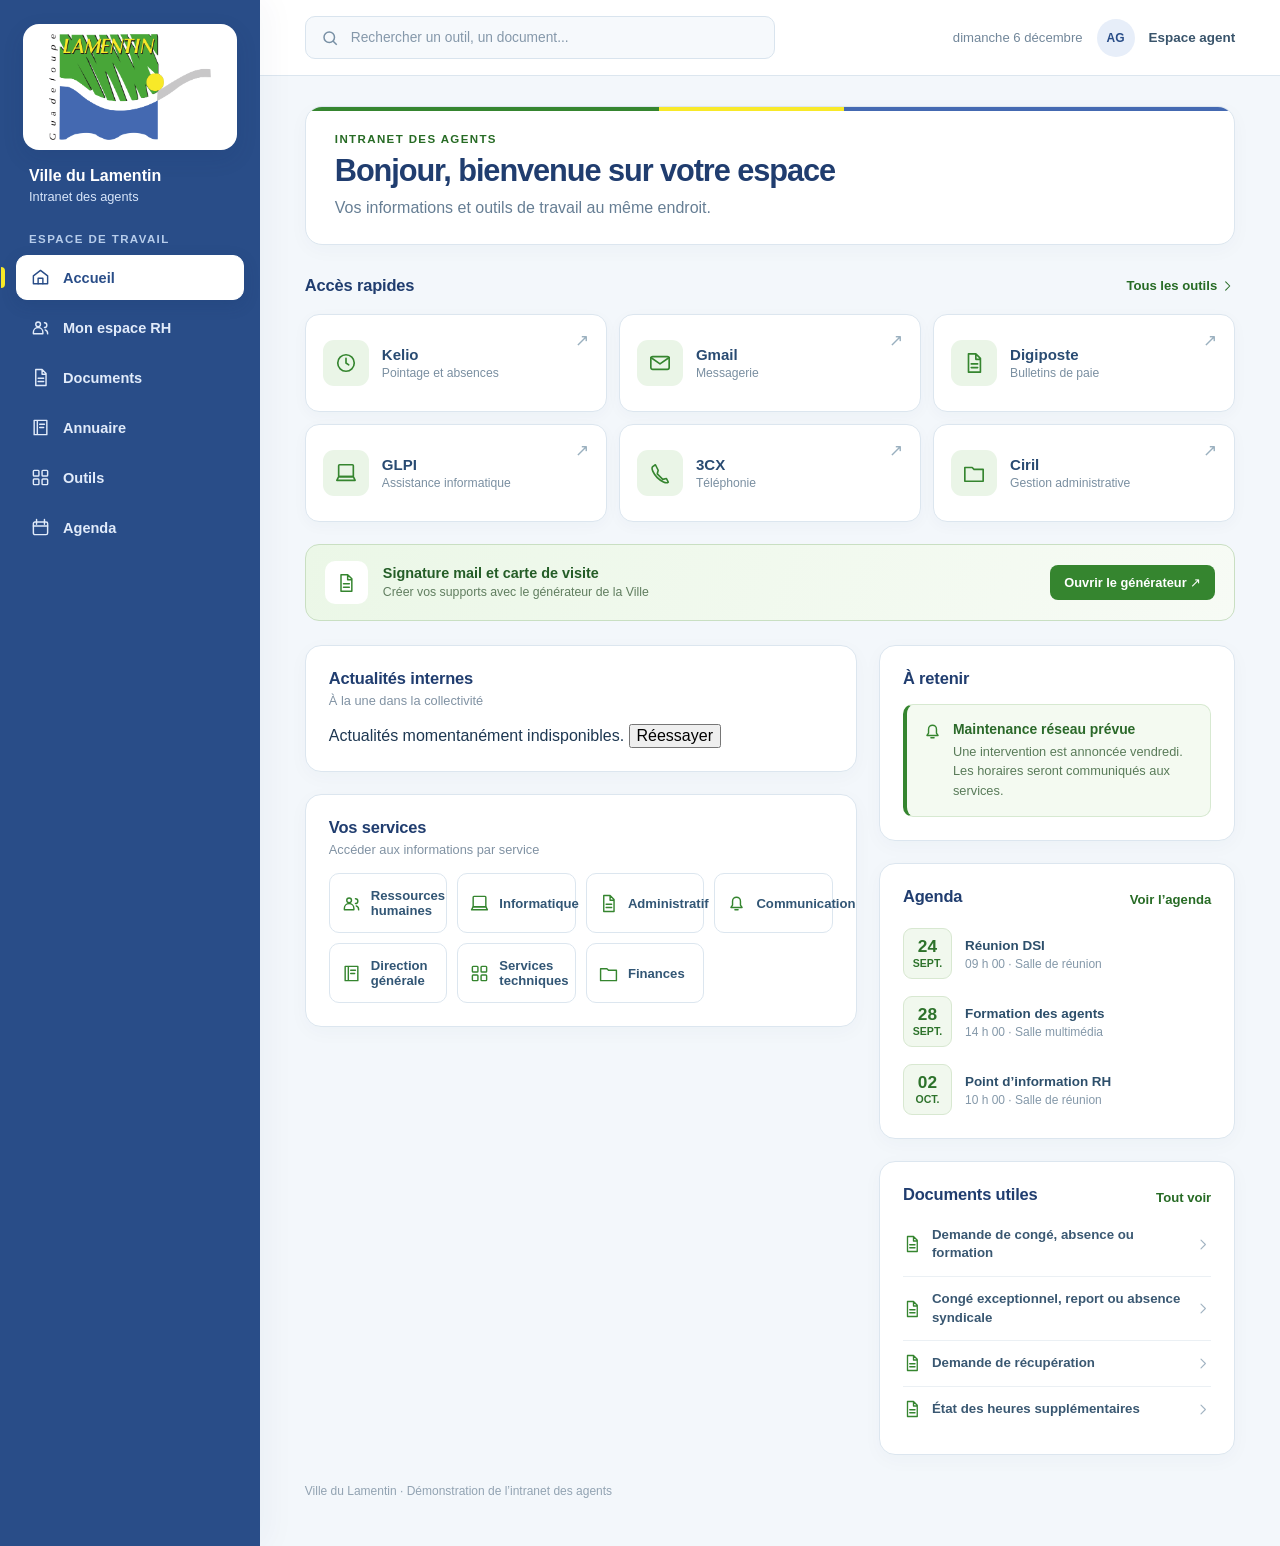
==== commit 6c1c531a: "Add files via upload" ====
--- a/index.html
+++ b/index.html
@@ -1,24 +1,456 @@
-<!doctype html><html lang="fr"><head><meta charset="utf-8"><meta name="viewport" content="width=device-width,initial-scale=1"><title>Intranet des agents · Ville du Lamentin</title><meta name="description" content="Maquette de l'intranet des agents de la Ville du Lamentin."><link rel="icon" type="image/svg+xml" href="data:image/svg+xml,%3Csvg%20xmlns%3D%27http%3A%2F%2Fwww.w3.org%2F2000%2Fsvg%27%20viewBox%3D%270%200%2064%2064%27%3E%3Crect%20width%3D%2764%27%20height%3D%2764%27%20rx%3D%2713%27%20fill%3D%27%2348a638%27%2F%3E%3Cpath%20d%3D%27M14%2011v42h38V41H27V11z%27%20fill%3D%27%23f8e928%27%2F%3E%3Cpath%20d%3D%27M14%2051h38v5H14z%27%20fill%3D%27%234469b1%27%2F%3E%3C%2Fsvg%3E"><link rel="stylesheet" href="styles.css"></head><body><div class="overlay" id="overlay"></div><div class="app"><aside class="sidebar" id="sidebar"><div class="brand"><div class="logo-panel"><img src="logo-lamentin.png" alt="Logo de la Ville du Lamentin" width="2048" height="1348"></div><div class="brand-caption"><strong>Ville du Lamentin</strong><small>Intranet des agents</small></div></div><div><p class="nav-label">Espace de travail</p><nav class="nav" id="nav" aria-label="Navigation principale"></nav></div></aside><main class="main"><header class="topbar"><button class="mobile-menu" id="menu" aria-label="Ouvrir le menu" aria-expanded="false"><svg viewBox="0 0 24 24" fill="none" stroke="currentColor" stroke-width="2"><path d="M3 6h18M3 12h18M3 18h18"/></svg></button><label class="search"><svg viewBox="0 0 24 24" fill="none" stroke="currentColor" stroke-width="2"><circle cx="11" cy="11" r="7"/><path d="m16 16 5 5"/></svg><input id="search" type="search" placeholder="Rechercher un outil, un document..." aria-label="Rechercher dans l’intranet"></label><div class="top-actions"><span class="today" id="today"></span><a class="network-login" href="https://192.168.123.251:4100/logon.shtml?redirect=http://192.168.129.245:8089" target="_blank" rel="noopener noreferrer" aria-label="Ouvrir le portail d’authentification WatchGuard dans un nouvel onglet"><span class="network-label">Connexion réseau</span><span class="network-short">Réseau</span></a><span class="avatar" aria-hidden="true">AG</span><span class="top-name">Espace agent</span></div></header><div class="content" id="content"></div></main></div><div id="toast" class="toast" role="status" hidden></div><script>
-const paths=['accueil','rh','documents','annuaire','outils','agenda'];const labels=['Accueil','Mon espace RH','Documents','Annuaire','Outils','Agenda'];const icons={home:'<path d="m3 10 9-7 9 7v10H3z"/><path d="M9 20v-7h6v7"/>',users:'<circle cx="9" cy="8" r="3"/><path d="M3 20v-2a6 6 0 0 1 12 0v2zM17 6a3 3 0 0 1 0 6m1 3a5 5 0 0 1 3 5"/>',file:'<path d="M6 2h8l5 5v15H6zM14 2v6h5M9 13h7M9 17h7"/>',book:'<path d="M4 3h16v18H4zM8 3v18M11 8h6M11 12h5"/>',grid:'<rect x="3" y="3" width="7" height="7" rx="1"/><rect x="14" y="3" width="7" height="7" rx="1"/><rect x="3" y="14" width="7" height="7" rx="1"/><rect x="14" y="14" width="7" height="7" rx="1"/>',calendar:'<rect x="3" y="5" width="18" height="16" rx="2"/><path d="M7 2v6M17 2v6M3 10h18"/>',help:'<circle cx="12" cy="12" r="9"/><path d="M9.5 9a2.5 2.5 0 1 1 4 2l-1.5 1.2V14M12 17h.01"/>',clock:'<circle cx="12" cy="12" r="9"/><path d="M12 7v5l3 2"/>',mail:'<rect x="2" y="5" width="20" height="14" rx="2"/><path d="m2 6 10 7 10-7"/>',phone:'<path d="M7 3 4 5c-2 2 1 8 5 12s10 7 12 5l-2-4-4 1-6-6 1-4z"/>',folder:'<path d="M2 6h8l2 2h10v13H2z"/>',laptop:'<rect x="4" y="3" width="16" height="13" rx="1"/><path d="M2 20h20l-2-4H4z"/>',bell:'<path d="M5 17h14l-2-3V9a5 5 0 0 0-10 0v5zM10 20h4"/>',arrow:'<path d="m8 5 7 7-7 7"/>',download:'<path d="M12 3v13m-5-5 5 5 5-5M4 20h16"/>',shield:'<path d="m12 2 8 3v6c0 5-3 9-8 11-5-2-8-6-8-11V5z"/>'};const svg=(key)=>`<svg viewBox="0 0 24 24" fill="none" stroke="currentColor" stroke-width="1.8" stroke-linecap="round" stroke-linejoin="round" aria-hidden="true">${icons[key]||icons.file}</svg>`;
-const watchguardUrl='https://192.168.123.251:4100/logon.shtml?redirect=http://192.168.129.245:8089';const toolUrls={Kelio:'http://192.168.129.245:8089/open/login',Gmail:'https://mail.google.com/mail/u/1/#inbox',Digiposte:'https://secure.digiposte.fr/identification-plus',GLPI:'http://192.168.129.17/glpi/index.php?noAUTO=1','3CX':'https://gp-commune-du-lamentin.3cx.eu/#/people',Ciril:'https://ville-lamentin.ciril.net'};const tools=[['Kelio','Pointage et absences','clock'],['Gmail','Messagerie','mail'],['Digiposte','Bulletins de paie','file'],['GLPI','Assistance informatique','laptop'],['3CX','Téléphonie','phone'],['Ciril','Gestion administrative','folder']];const news=[['Nouvelle procédure de demande de congé','Retrouvez les étapes et le formulaire dans votre espace RH.','Ressources humaines','18 septembre 2026','file'],['Séminaire des agents : informations pratiques','Consultez le programme et les consignes pour la journée.','Vie de la collectivité','15 septembre 2026','users'],['Maintenance programmée de Ciril','Une intervention technique est prévue sur Ciril.','Informatique','12 septembre 2026','laptop']];const docs=[['Demande de congé, absence ou formation','Congés et absences','documents/demande-conge-absence-formation.pdf'],['Congé exceptionnel, report ou absence syndicale','Congés et absences','documents/demande-conge-exceptionnel-report-absence-syndicale.pdf'],['Demande de récupération','Temps de travail','documents/demande-recuperation.pdf'],['État des heures supplémentaires','Temps et paie','documents/etat-heures-supplementaires.pdf'],['Ordre de mission','Déplacements','documents/ordre-de-mission.pdf'],['Formulaire de contact et demande RH','Ressources humaines','documents/formulaire-contact-demande-depot-rh.pdf']];const sections=[['Ressources humaines','users'],['Informatique','laptop'],['Administratif','file'],['Communication','bell'],['Direction générale','book'],['Services techniques','grid'],['Finances','folder']];
-let current='accueil';let query='';let toastTimer;let directory=[];let directoryStatus='loading';function notice(message){const el=document.getElementById('toast');el.textContent=message;el.hidden=false;clearTimeout(toastTimer);toastTimer=setTimeout(()=>el.hidden=true,3400)}function demo(){notice('Lien de démonstration : ajoutez ici l’adresse de votre outil ou document.')}function go(page){current=paths.includes(page)?page:'accueil';query='';document.getElementById('search').value='';location.hash=current==='accueil'?'':current;render();closeMenu();window.scrollTo(0,0)}function closeMenu(){document.getElementById('sidebar').classList.remove('open');document.getElementById('overlay').classList.remove('open');document.getElementById('menu').setAttribute('aria-expanded','false')}function nav(){document.getElementById('nav').innerHTML=paths.map((p,i)=>`<button type="button" class="${p===current?'active':''}" data-page="${p}" ${p===current?'aria-current="page"':''}>${svg(['home','users','file','book','grid','calendar'][i])}${labels[i]}</button>`).join('')}
-const quick=()=>`<div class="section-head"><h2 class="section-title">Accès rapides</h2><button class="link-btn" data-page="outils">Tous les outils ${svg('arrow')}</button></div><div class="quick-grid">${tools.map(([name,desc,ic])=>`<a class="quick" href="${toolUrls[name]}" target="_blank" rel="noopener noreferrer" aria-label="Ouvrir ${name} dans un nouvel onglet"><span class="icon">${svg(ic)}</span><strong>${name}</strong><small>${desc}</small></a>`).join('')}</div>`;
-const newsPanel=()=>`<section class="panel"><div class="panel-head"><div><h2 class="section-title">Actualités internes</h2><p class="panel-sub">À la une dans la collectivité</p></div></div><div class="news-list">${news.map(([title,description,category,date,ic])=>`<article class="news-item"><div class="news-icon">${svg(ic)}</div><div><strong>${title}</strong><p>${description}</p><div class="meta"><span class="tag">${category}</span><span>${date}</span></div></div></article>`).join('')}</div></section>`;
-const events=()=>`<div class="agenda-list"><div class="event"><div class="event-date"><strong>24</strong><small>sept.</small></div><div><strong>Réunion DSI</strong><p>09 h 00 · Salle de réunion</p></div></div><div class="event"><div class="event-date"><strong>28</strong><small>sept.</small></div><div><strong>Formation des agents</strong><p>14 h 00 · Salle multimédia</p></div></div><div class="event"><div class="event-date"><strong>02</strong><small>oct.</small></div><div><strong>Point d’information RH</strong><p>10 h 00 · Salle de réunion</p></div></div></div>`;
-const docRows=()=>docs.slice(0,4).map(([title,cat,url])=>`<a class="doc" href="${url}" target="_blank" rel="noopener noreferrer" aria-label="Ouvrir ${title} en PDF">${svg('file')}<span>${title}</span>${svg('arrow')}</a>`).join('');const heading=(title,sub)=>`<div class="welcome"><div><p class="eyebrow">Intranet des agents</p><h1>${title}</h1><p>${sub}</p></div></div>`;
-function home(){return `${heading('Bonjour, bienvenue sur votre espace','Vos informations et outils de travail au même endroit.')}${quick()}<a class="generator-link" href="http://192.168.129.220/index.html" target="_blank" rel="noopener noreferrer"><span class="icon">${svg('file')}</span><span class="copy"><strong>Signature mail et carte de visite</strong><small>Créer vos supports avec le générateur de la Ville</small></span><span class="cta">Ouvrir le générateur ↗</span></a><div class="layout"><div class="stack">${newsPanel()}<section class="panel"><div class="panel-head"><div><h2 class="section-title">Vos services</h2><p class="panel-sub">Accéder aux informations par service</p></div></div><div class="service-grid">${sections.map(([name,ic])=>`<button class="service" data-page="${name==='Ressources humaines'?'rh':name==='Informatique'?'outils':'documents'}">${svg(ic)}${name}</button>`).join('')}</div></section></div><div class="stack"><section class="panel"><div class="panel-head"><h2 class="section-title">À retenir</h2></div><div class="notice">${svg('bell')}<div><strong>Maintenance réseau prévue</strong><p>Une intervention est annoncée vendredi. Les horaires seront communiqués aux services.</p></div></div></section><section class="panel"><div class="panel-head"><h2 class="section-title">Agenda</h2><button class="link-btn" data-page="agenda">Voir l’agenda</button></div>${events()}</section><section class="panel"><div class="panel-head"><h2 class="section-title">Documents utiles</h2><button class="link-btn" data-page="documents">Tout voir</button></div><div class="docs">${docRows()}</div></section></div></div>`}
-function resource(title,desc,ic,action='demo'){const external=action.startsWith('http')||action.startsWith('documents/');return `<${external?'a':'button'} class="resource" ${external?`href="${action}" target="_blank" rel="noopener noreferrer" aria-label="Ouvrir ${title} dans un nouvel onglet"`:action==='demo'?'data-demo':`data-page="${action}"`}><span class="icon">${svg(ic)}</span><strong>${title}</strong><small>${desc}</small></${external?'a':'button'}>`}function page(){switch(current){case'rh':return heading('Mon espace RH','Les démarches et documents utiles à votre parcours.')+`<div class="resource-grid page-panel">${resource('Kelio','Pointage, absences et demandes de congé','clock',toolUrls.Kelio)}${resource('Digiposte','Consulter vos bulletins de paie','file',toolUrls.Digiposte)}${resource('Formulaires RH','Demandes et documents administratifs','folder','documents')}${resource('Formations','Informations et demandes de formation','book')}${resource('Annuaire des services','Trouver un contact RH','users','annuaire')}</div>`;case'documents':return heading('Documents','Formulaires, modèles et informations pratiques.')+`<div class="simple-list page-panel">${docs.map(([title,cat,url])=>`<a class="simple-row" href="${url}" target="_blank" rel="noopener noreferrer" aria-label="Ouvrir ${title} en PDF"><span><strong>${title}</strong><p>${cat} · PDF</p></span>${svg('arrow')}</a>`).join('')}</div>`;case'annuaire':return directoryPage();case'outils':return heading('Outils','Vos applications professionnelles en accès rapide. Certains accès nécessitent le réseau de la Ville.')+`<div class="resource-grid page-panel">${tools.map(([name,desc,ic])=>resource(name,desc,ic,toolUrls[name])).join('')}${resource('Connexion réseau WatchGuard','Authentification réseau, puis ouverture de Kelio','shield',watchguardUrl)}<a class="resource" href="http://192.168.129.220/index.html" target="_blank" rel="noopener noreferrer"><span class="icon">${svg('file')}</span><strong>Signature mail et carte de visite</strong><small>Ouvrir le générateur de la Ville ↗</small></a></div>`;case'agenda':return heading('Agenda','Les prochains rendez-vous internes.')+`<section class="panel page-panel">${events()}</section>`;default:return home()}}
-
-const html=(value)=>String(value??'').replace(/[&<>"']/g,ch=>({'&':'&amp;','<':'&lt;','>':'&gt;','"':'&quot;',"'":'&#39;'}[ch]));
-const dial=(value)=>String(value||'').replace(/[^+0-9]/g,'');
-function directoryPage(){const departments=[...new Set(directory.map(c=>c.department).filter(Boolean))].sort((a,b)=>a.localeCompare(b,'fr'));return heading('Annuaire 3CX','Rechercher un agent, un service ou un numéro de poste.')+`<section class="panel page-panel directory-panel"><div class="directory-toolbar"><div><h2 class="section-title">Contacts 3CX</h2><p class="panel-sub">${directoryStatus==='loading'?'Chargement de l’annuaire…':directory.length?`${directory.length} fiche${directory.length>1?'s':''} de l’export 3CX`:'Aucune donnée 3CX chargée'}</p></div><input id="directory-file" class="visually-hidden" type="file" accept=".csv,text/csv" multiple aria-label="Importer des exports CSV 3CX"><label class="import-button" for="directory-file">${svg('folder')} Importer un autre export</label></div><p class="directory-help">Annuaire issu de l’export 3CX fourni. Un nouvel import CSV modifie l’affichage seulement dans ce navigateur, jusqu’au rechargement de la page.</p>${directory.length?`<div class="directory-controls"><input id="directory-search" type="search" placeholder="Rechercher un nom, un service, un poste..." aria-label="Rechercher un contact 3CX"><select id="directory-type" aria-label="Filtrer les contacts"><option value="all">Tous les contacts</option><option value="agent">Agents</option><option value="contact">Carnet d’entreprise</option></select><select id="directory-department" aria-label="Filtrer par service"><option value="all">Tous les services</option>${departments.map(dep=>`<option value="${html(dep)}">${html(dep)}</option>`).join('')}</select></div><p class="directory-count" id="directory-count"></p><div class="directory-list" id="directory-list">${directory.map(contactRow).join('')}</div>`:`<div class="directory-empty">${svg('users')}<strong>${directoryStatus==='loading'?'Chargement de l’annuaire 3CX':'Annuaire indisponible'}</strong><p>${directoryStatus==='loading'?'Les contacts s’afficheront dans un instant.':'Vous pouvez importer un export CSV des utilisateurs ou du carnet d’entreprise.'}</p></div>`}</section>`}
-
-function contactRow(c){const initials=(c.name.match(/\b[\p{L}]/gu)||[]).slice(0,2).join('').toUpperCase();const ext=c.extension?`<a class="directory-number" href="tel:${dial(c.extension)}" aria-label="Appeler le poste ${html(c.extension)}">Poste ${html(c.extension)}</a>`:'';const phone=c.phone?`<a href="tel:${dial(c.phone)}">${svg('phone')}${html(c.phone)}</a>`:'';const mail=c.email?`<a href="mailto:${encodeURIComponent(c.email)}">${svg('mail')}${html(c.email)}</a>`:'';return `<article class="directory-row" data-type="${c.type}" data-department="${html(c.department)}" data-search="${html([c.name,c.department,c.extension,c.phone,c.email].join(' ').toLowerCase())}"><span class="directory-avatar">${html(initials||'?')}</span><div class="directory-person"><strong>${html(c.name)}</strong><span>${html(c.department|| (c.type==='agent'?'Agent':'Contact'))}</span></div><div class="directory-details">${ext}${phone}${mail}</div></article>`}
-function parseCSV(input){const first=input.replace(/^\uFEFF/,'').split(/\r?\n/,1)[0];const count=(d)=>{let quoted=false,n=0;for(const ch of first){if(ch==='"')quoted=!quoted;else if(ch===d&&!quoted)n++}return n};const delimiter=count(';')>count(',')?';':',';let rows=[],row=[],cell='',quoted=false;input=input.replace(/^\uFEFF/,'');for(let i=0;i<input.length;i++){const ch=input[i];if(quoted){if(ch==='"'&&input[i+1]==='"'){cell+='"';i++}else if(ch==='"')quoted=false;else cell+=ch}else if(ch==='"')quoted=true;else if(ch===delimiter){row.push(cell);cell=''}else if(ch==='\n'||ch==='\r'){if(ch==='\r'&&input[i+1]==='\n')i++;row.push(cell);if(row.some(v=>v.trim()))rows.push(row);row=[];cell=''}else cell+=ch}if(quoted)throw Error('Guillemets non fermés dans le CSV.');row.push(cell);if(row.some(v=>v.trim()))rows.push(row);return rows}
-function mapCSV(text){const rows=parseCSV(text);if(rows.length<2)throw Error('Le fichier CSV ne contient aucun contact.');const columns=rows.shift().map(x=>x.trim().toLowerCase().replace(/[^a-z0-9]/g,''));const field=(row,key)=>{const index=columns.indexOf(key.toLowerCase());return index<0?'':(row[index]||'').trim()};const agent=columns.includes('number')&&columns.includes('firstname');const contact=columns.includes('firstname')&&(columns.includes('business')||columns.includes('mobile'));if(!agent&&!contact)throw Error('Format 3CX non reconnu : exportez les utilisateurs ou le carnet d’entreprise.');return rows.filter(row=>agent?field(row,'HideInPhonebook')!=='1':true).map(row=>{let name=[field(row,'FirstName'),field(row,'LastName')].filter(Boolean).join(' ').trim();return {name,department:field(row,'Department')||field(row,'Company')||field(row,'Title'),extension:agent?field(row,'Number'):'',phone:field(row,agent?'MobileNumber':'Business')||field(row,'Mobile')||field(row,'Home'),email:field(row,agent?'EmailAddress':'Email'),type:agent?'agent':'contact'}}).filter(c=>c.name)}
-async function importDirectory(files){if(!files.length)return;try{let imported=[];for(const file of files){if(file.size>5_000_000)throw Error('Fichier trop volumineux (5 Mo maximum).');let buffer=await file.arrayBuffer();let decoded=new TextDecoder('utf-8').decode(buffer);if(decoded.includes('�'))decoded=new TextDecoder('windows-1252').decode(buffer);imported.push(...mapCSV(decoded))}const seen=new Set();directory=[...directory,...imported].filter(c=>{const key=[c.type,c.extension,c.email,c.name,c.phone].join('|').toLowerCase();if(seen.has(key))return false;seen.add(key);return true}).sort((a,b)=>a.name.localeCompare(b.name,'fr'));render();notice(`${imported.length} fiche${imported.length>1?'s':''} 3CX importée${imported.length>1?'s':''}.`)}catch(error){notice(error.message||'Impossible de lire ce fichier.')}}
-function filterDirectory(){const search=document.getElementById('directory-search');const select=document.getElementById('directory-type');const department=document.getElementById('directory-department');if(!search||!select)return;const value=search.value.trim().normalize('NFD').replace(/[\u0300-\u036f]/g,'').toLowerCase();let count=0;document.querySelectorAll('.directory-row').forEach(row=>{const haystack=row.dataset.search.normalize('NFD').replace(/[\u0300-\u036f]/g,'');const visible=(select.value==='all'||row.dataset.type===select.value)&&(!department||department.value==='all'||row.dataset.department===department.value)&&haystack.includes(value);row.hidden=!visible;if(visible)count++});document.getElementById('directory-count').textContent=`${count} résultat${count>1?'s':''}`}
-
-function searchPage(){let entries=[{n:'Signature mail et carte de visite',d:'Générateur de la Ville',i:'file',p:'outils'},...tools.map(([n,d,i])=>({n,d,i,p:'outils',url:toolUrls[n]})),...docs.map(([n,d,url])=>({n,d,i:'file',p:'documents',url})),...sections.map(([n,i])=>({n,d:'Service',i,p:n==='Ressources humaines'?'rh':n==='Informatique'?'outils':'documents'})),...labels.map((n,i)=>({n,d:'Rubrique',i:['home','users','file','book','grid','calendar'][i],p:paths[i]}))];let matching=entries.filter(x=>(x.n+' '+x.d).normalize('NFD').replace(/[\u0300-\u036f]/g,'').toLowerCase().includes(query.normalize('NFD').replace(/[\u0300-\u036f]/g,'').toLowerCase()));return heading(`Résultats pour « ${query.replaceAll('<','&lt;').replaceAll('>','&gt;')} »`,`${matching.length} résultat${matching.length>1?'s':''} trouvé${matching.length>1?'s':''}`)+(matching.length?`<div class="resource-grid page-panel">${matching.map(x=>resource(x.n,x.d,x.i,x.url||x.p)).join('')}</div>`:'<div class="empty page-panel">Aucun résultat. Essayez un autre mot-clé.</div>')}
-function render(){nav();document.getElementById('content').innerHTML=(query?searchPage():page())+'<footer class="footer">Ville du Lamentin · Démonstration de l’intranet des agents</footer>';document.querySelectorAll('[data-page]').forEach(el=>el.addEventListener('click',()=>go(el.dataset.page)));document.querySelectorAll('[data-demo]').forEach(el=>el.addEventListener('click',demo));document.getElementById('directory-file')?.addEventListener('change',e=>importDirectory([...e.target.files]));document.getElementById('directory-search')?.addEventListener('input',filterDirectory);document.getElementById('directory-type')?.addEventListener('change',filterDirectory);document.getElementById('directory-department')?.addEventListener('change',filterDirectory);filterDirectory()}document.getElementById('search').addEventListener('input',e=>{query=e.target.value.trim();render()});document.getElementById('menu').addEventListener('click',()=>{let open=document.getElementById('sidebar').classList.toggle('open');document.getElementById('overlay').classList.toggle('open',open);document.getElementById('menu').setAttribute('aria-expanded',String(open))});document.getElementById('overlay').addEventListener('click',closeMenu);window.addEventListener('hashchange',()=>{current=paths.includes(location.hash.slice(1))?location.hash.slice(1):'accueil';render()});document.getElementById('today').textContent=new Intl.DateTimeFormat('fr-FR',{weekday:'long',day:'numeric',month:'long'}).format(new Date());current=paths.includes(location.hash.slice(1))?location.hash.slice(1):'accueil';render();fetch('annuaire-3cx.json').then(response=>{if(!response.ok)throw Error('Annuaire indisponible');return response.json()}).then(contacts=>{if(!Array.isArray(contacts))throw Error('Format invalide');directory=contacts;directoryStatus='ready';render()}).catch(()=>{directoryStatus='error';render()});
-</script></body></html>
+<!doctype html>
+<html lang="fr">
+  <head>
+    <meta charset="utf-8">
+    <meta name="viewport" content="width=device-width,initial-scale=1">
+    <title>
+      Intranet des agents · Ville du Lamentin
+    </title>
+    <meta name="description" content="Maquette de l'intranet des agents de la Ville du Lamentin.">
+    <link rel="icon" type="image/svg+xml" href="data:image/svg+xml,%3Csvg%20xmlns%3D%27http%3A%2F%2Fwww.w3.org%2F2000%2Fsvg%27%20viewBox%3D%270%200%2064%2064%27%3E%3Crect%20width%3D%2764%27%20height%3D%2764%27%20rx%3D%2713%27%20fill%3D%27%2348a638%27%2F%3E%3Cpath%20d%3D%27M14%2011v42h38V41H27V11z%27%20fill%3D%27%23f8e928%27%2F%3E%3Cpath%20d%3D%27M14%2051h38v5H14z%27%20fill%3D%27%234469b1%27%2F%3E%3C%2Fsvg%3E">
+    <link rel="stylesheet" href="styles.css">
+  </head>
+  <body>
+    <div class="overlay" id="overlay">
+    </div>
+    <div class="app">
+      <aside class="sidebar" id="sidebar">
+        <div class="brand">
+          <div class="logo-panel">
+            <img src="logo-lamentin.png" alt="Logo de la Ville du Lamentin" width="2048" height="1348">
+          </div>
+          <div class="brand-caption">
+            <strong>
+              Ville du Lamentin
+            </strong>
+            <small>
+              Intranet des agents
+            </small>
+          </div>
+        </div>
+        <div>
+          <p class="nav-label">
+            Espace de travail
+          </p>
+          <nav class="nav" id="nav" aria-label="Navigation principale">
+          </nav>
+        </div>
+      </aside>
+      <main class="main">
+        <header class="topbar">
+          <button class="mobile-menu" id="menu" aria-label="Ouvrir le menu" aria-expanded="false">
+            <svg viewBox="0 0 24 24" fill="none" stroke="currentColor" stroke-width="2">
+              <path d="M3 6h18M3 12h18M3 18h18"/>
+            </svg>
+          </button>
+          <label class="search">
+            <svg viewBox="0 0 24 24" fill="none" stroke="currentColor" stroke-width="2">
+              <circle cx="11" cy="11" r="7"/>
+              <path d="m16 16 5 5"/>
+            </svg>
+            <input id="search" type="search" placeholder="Rechercher un outil, un document..." aria-label="Rechercher dans l’intranet">
+          </label>
+          <div class="top-actions">
+            <span class="today" id="today">
+            </span>
+            <a class="news-manage" id="news-manage" href="/admin.html" hidden>
+              Gérer les actualités
+            </a>
+            <span class="avatar" aria-hidden="true">
+              AG
+            </span>
+            <span class="top-name">
+              Espace agent
+            </span>
+          </div>
+        </header>
+        <div class="content" id="content">
+        </div>
+      </main>
+    </div>
+    <div id="toast" class="toast" role="status" hidden>
+    </div>
+    <script>
+      // Navigation et pictogrammes
+      const paths = ['accueil', 'rh', 'documents', 'annuaire', 'outils', 'agenda'];
+      const labels = ['Accueil', 'Mon espace RH', 'Documents', 'Annuaire', 'Outils', 'Agenda'];
+      const icons = {
+        home: '<path d="m3 10 9-7 9 7v10H3z"/><path d="M9 20v-7h6v7"/>',
+        users: '<circle cx="9" cy="8" r="3"/><path d="M3 20v-2a6 6 0 0 1 12 0v2zM17 6a3 3 0 0 1 0 6m1 3a5 5 0 0 1 3 5"/>',
+        file: '<path d="M6 2h8l5 5v15H6zM14 2v6h5M9 13h7M9 17h7"/>',
+        book: '<path d="M4 3h16v18H4zM8 3v18M11 8h6M11 12h5"/>',
+        grid: '<rect x="3" y="3" width="7" height="7" rx="1"/><rect x="14" y="3" width="7" height="7" rx="1"/><rect x="3" y="14" width="7" height="7" rx="1"/><rect x="14" y="14" width="7" height="7" rx="1"/>',
+        calendar: '<rect x="3" y="5" width="18" height="16" rx="2"/><path d="M7 2v6M17 2v6M3 10h18"/>',
+        help: '<circle cx="12" cy="12" r="9"/><path d="M9.5 9a2.5 2.5 0 1 1 4 2l-1.5 1.2V14M12 17h.01"/>',
+        clock: '<circle cx="12" cy="12" r="9"/><path d="M12 7v5l3 2"/>',
+        mail: '<rect x="2" y="5" width="20" height="14" rx="2"/><path d="m2 6 10 7 10-7"/>',
+        phone: '<path d="M7 3 4 5c-2 2 1 8 5 12s10 7 12 5l-2-4-4 1-6-6 1-4z"/>',
+        folder: '<path d="M2 6h8l2 2h10v13H2z"/>',
+        laptop: '<rect x="4" y="3" width="16" height="13" rx="1"/><path d="M2 20h20l-2-4H4z"/>',
+        bell: '<path d="M5 17h14l-2-3V9a5 5 0 0 0-10 0v5zM10 20h4"/>',
+        arrow: '<path d="m8 5 7 7-7 7"/>',
+        download: '<path d="M12 3v13m-5-5 5 5 5-5M4 20h16"/>'
+      };
+      const svg = key => `<svg viewBox="0 0 24 24" fill="none" stroke="currentColor" stroke-width="1.8" stroke-linecap="round" stroke-linejoin="round" aria-hidden="true">${icons[key] || icons.file}</svg>`;
+      // Outils, documents et rubriques
+      const toolUrls = {
+        Kelio: 'http://192.168.129.245:8089/open/login',
+        Gmail: 'https://mail.google.com/mail/u/1/#inbox',
+        Digiposte: 'https://secure.digiposte.fr/identification-plus',
+        GLPI: 'http://192.168.129.17/glpi/index.php?noAUTO=1',
+        '3CX': 'https://gp-commune-du-lamentin.3cx.eu/#/people',
+        Ciril: 'https://ville-lamentin.ciril.net'
+      };
+      const tools = [['Kelio', 'Pointage et absences', 'clock'], ['Gmail', 'Messagerie', 'mail'], ['Digiposte', 'Bulletins de paie', 'file'], ['GLPI', 'Assistance informatique', 'laptop'], ['3CX', 'Téléphonie', 'phone'], ['Ciril', 'Gestion administrative', 'folder']];
+      let news = [];
+      let newsStatus = 'loading';
+      const docs = [['Demande de congé, absence ou formation', 'Congés et absences', 'documents/demande-conge-absence-formation.pdf'], ['Congé exceptionnel, report ou absence syndicale', 'Congés et absences', 'documents/demande-conge-exceptionnel-report-absence-syndicale.pdf'], ['Demande de récupération', 'Temps de travail', 'documents/demande-recuperation.pdf'], ['État des heures supplémentaires', 'Temps et paie', 'documents/etat-heures-supplementaires.pdf'], ['Ordre de mission', 'Déplacements', 'documents/ordre-de-mission.pdf'], ['Formulaire de contact et demande RH', 'Ressources humaines', 'documents/formulaire-contact-demande-depot-rh.pdf']];
+      const sections = [['Ressources humaines', 'users'], ['Informatique', 'laptop'], ['Administratif', 'file'], ['Communication', 'bell'], ['Direction générale', 'book'], ['Services techniques', 'grid'], ['Finances', 'folder']];
+      // État de la page et navigation
+      let current = 'accueil';
+      let query = '';
+      let toastTimer;
+      let directory = [];
+      let directoryStatus = 'loading';
+      function notice(message) {
+        const el = document.getElementById('toast');
+        el.textContent = message;
+        el.hidden = false;
+        clearTimeout(toastTimer);
+        toastTimer = setTimeout(() => el.hidden = true, 3400);
+      }
+      function demo() {
+        notice('Lien de démonstration : ajoutez ici l’adresse de votre outil ou document.');
+      }
+      function go(page) {
+        current = paths.includes(page) ? page : 'accueil';
+        query = '';
+        document.getElementById('search').value = '';
+        location.hash = current === 'accueil' ? '' : current;
+        render();
+        closeMenu();
+        window.scrollTo(0, 0);
+      }
+      function closeMenu() {
+        document.getElementById('sidebar').classList.remove('open');
+        document.getElementById('overlay').classList.remove('open');
+        document.getElementById('menu').setAttribute('aria-expanded', 'false');
+      }
+      function nav() {
+        document.getElementById('nav').innerHTML = paths.map((p, i) => `<button type="button" class="${p === current ? 'active' : ''}" data-page="${p}" ${p === current ? 'aria-current="page"' : ''}>${svg(['home', 'users', 'file', 'book', 'grid', 'calendar'][i])}${labels[i]}</button>`).join('');
+      }
+      // Accès rapides
+      const quick = () => `<div class="section-head"><h2 class="section-title">Accès rapides</h2><button class="link-btn" data-page="outils">Tous les outils ${svg('arrow')}</button></div><div class="quick-grid">${tools.map(([name, desc, ic]) => `<a class="quick" href="${toolUrls[name]}" target="_blank" rel="noopener noreferrer" aria-label="Ouvrir ${name} dans un nouvel onglet"><span class="icon">${svg(ic)}</span><strong>${name}</strong><small>${desc}</small></a>`).join('')}</div>`;
+      // Actualités et carrousel
+      let newsIndex = 0;
+      const dateNews = value => new Intl.DateTimeFormat('fr-FR', {
+        day: 'numeric',
+        month: 'long',
+        year: 'numeric'
+      }).format(new Date(value + 'T00:00:00'));
+      const newsIcon = category => category === 'Ressources humaines' ? 'file' : category === 'Informatique' ? 'laptop' : category === 'Vie de la collectivité' ? 'users' : 'bell';
+      const newsPanel = () => `<section class="panel news-carousel" role="region" aria-roledescription="carrousel" aria-labelledby="news-title"><div class="panel-head"><div><h2 class="section-title" id="news-title">Actualités internes</h2><p class="panel-sub">À la une dans la collectivité</p></div></div>${newsStatus !== 'ready' ? `<div class="news-state" role="status">${newsStatus === 'loading' ? 'Chargement des actualités…' : 'Actualités momentanément indisponibles. <button type="button" id="retry-news">Réessayer</button>'}</div>` : news.length ? `<div class="news-viewport" aria-live="polite" aria-atomic="true">${news.map(({
+        title,
+        summary,
+        category,
+        date,
+        link,
+        images = []
+      }, i) => `<article class="news-slide" role="group" aria-roledescription="diapositive" aria-label="${i + 1} sur ${news.length}" ${i === newsIndex ? '' : 'hidden'}><div class="news-slide-top"><span class="tag">${html(category)}</span><span class="news-icon">${svg(newsIcon(category))}</span></div>${images.length ? `<div class="news-photo-gallery ${images.length > 1 ? 'multiple' : ''}">${images.map((image, j) => `<a href="${html(image.url)}" target="_blank" rel="noopener noreferrer" aria-label="Ouvrir la photo ${j + 1} de ${html(title)}"><img src="${html(image.url)}" alt="${html(title)} — photo ${j + 1}" loading="${i === newsIndex ? 'eager' : 'lazy'}" decoding="async"></a>`).join('')}</div>` : ''}<h3>${html(title)}</h3><p>${html(summary)}</p>${link && /^(https?:\/\/|\/(?!\/))/i.test(link) ? `<a class="news-read-more" href="${html(link)}" target="_blank" rel="noopener noreferrer">En savoir plus ↗</a>` : ''}<span class="news-date">${dateNews(date)}</span></article>`).join('')}</div><div class="news-controls"><button type="button" class="news-arrow" data-news-step="-1" aria-label="Actualité précédente">←</button><div class="news-dots" role="group" aria-label="Choisir une actualité">${news.map(({
+        title
+      }, i) => `<button type="button" class="news-dot" data-news-index="${i}" aria-label="Actualité ${i + 1} : ${html(title)}" aria-current="${i === newsIndex ? 'true' : 'false'}"><span></span></button>`).join('')}</div><span class="news-count">${newsIndex + 1} / ${news.length}</span><button type="button" class="news-arrow" data-news-step="1" aria-label="Actualité suivante">→</button></div>` : '<p class="news-state">Aucune actualité publiée pour le moment.</p>'}</section>`;
+      async function loadNews() {
+        try {
+          const response = await fetch('/api/news', {
+            cache: 'no-store'
+          });
+          if (!response.ok) throw Error('Actualités indisponibles');
+          const data = await response.json();
+          if (!Array.isArray(data.items)) throw Error('Format invalide');
+          news = data.items;
+          newsIndex = 0;
+          newsStatus = 'ready';
+          document.getElementById('news-manage').hidden = !data.canEdit;
+        } catch {
+          newsStatus = 'error';
+        }
+        render();
+      }
+      function setupNewsCarousel() {
+        const root = document.querySelector('.news-carousel');
+        if (!root) return;
+        const show = index => {
+          newsIndex = (index + news.length) % news.length;
+          root.querySelectorAll('.news-slide').forEach((slide, i) => slide.hidden = i !== newsIndex);
+          root.querySelectorAll('[data-news-index]').forEach((dot, i) => dot.setAttribute('aria-current', String(i === newsIndex)));
+          root.querySelector('.news-count').textContent = `${newsIndex + 1} / ${news.length}`;
+        };
+        root.querySelectorAll('[data-news-step]').forEach(button => button.addEventListener('click', () => show(newsIndex + Number(button.dataset.newsStep))));
+        root.querySelectorAll('[data-news-index]').forEach(button => button.addEventListener('click', () => show(Number(button.dataset.newsIndex))));
+        root.addEventListener('keydown', event => {
+          if (event.key === 'ArrowLeft' || event.key === 'ArrowRight') {
+            event.preventDefault();
+            show(newsIndex + (event.key === 'ArrowRight' ? 1 : -1));
+          }
+        });
+        let touchStart = null;
+        root.addEventListener('touchstart', event => {
+          const t = event.touches[0];
+          touchStart = {
+            x: t.clientX,
+            y: t.clientY
+          };
+        }, {
+          passive: true
+        });
+        root.addEventListener('touchend', event => {
+          if (!touchStart) return;
+          const t = event.changedTouches[0],
+            dx = t.clientX - touchStart.x,
+            dy = t.clientY - touchStart.y;
+          if (Math.abs(dx) > 50 && Math.abs(dx) > Math.abs(dy) * 1.5) show(newsIndex + (dx < 0 ? 1 : -1));
+          touchStart = null;
+        }, {
+          passive: true
+        });
+      }
+      // Agenda et documents
+      const events = () => `<div class="agenda-list"><div class="event"><div class="event-date"><strong>24</strong><small>sept.</small></div><div><strong>Réunion DSI</strong><p>09 h 00 · Salle de réunion</p></div></div><div class="event"><div class="event-date"><strong>28</strong><small>sept.</small></div><div><strong>Formation des agents</strong><p>14 h 00 · Salle multimédia</p></div></div><div class="event"><div class="event-date"><strong>02</strong><small>oct.</small></div><div><strong>Point d’information RH</strong><p>10 h 00 · Salle de réunion</p></div></div></div>`;
+      const docRows = () => docs.slice(0, 4).map(([title, cat, url]) => `<a class="doc" href="${url}" target="_blank" rel="noopener noreferrer" aria-label="Ouvrir ${title} en PDF">${svg('file')}<span>${title}</span>${svg('arrow')}</a>`).join('');
+      const heading = (title, sub) => `<div class="welcome"><div><p class="eyebrow">Intranet des agents</p><h1>${title}</h1><p>${sub}</p></div></div>`;
+      // Contenu des pages
+      function home() {
+        return `${heading('Bonjour, bienvenue sur votre espace', 'Vos informations et outils de travail au même endroit.')}${quick()}<a class="generator-link" href="http://192.168.129.220/index.html" target="_blank" rel="noopener noreferrer"><span class="icon">${svg('file')}</span><span class="copy"><strong>Signature mail et carte de visite</strong><small>Créer vos supports avec le générateur de la Ville</small></span><span class="cta">Ouvrir le générateur ↗</span></a><div class="layout"><div class="stack">${newsPanel()}<section class="panel"><div class="panel-head"><div><h2 class="section-title">Vos services</h2><p class="panel-sub">Accéder aux informations par service</p></div></div><div class="service-grid">${sections.map(([name, ic]) => `<button class="service" data-page="${name === 'Ressources humaines' ? 'rh' : name === 'Informatique' ? 'outils' : 'documents'}">${svg(ic)}${name}</button>`).join('')}</div></section></div><div class="stack"><section class="panel"><div class="panel-head"><h2 class="section-title">À retenir</h2></div><div class="notice">${svg('bell')}<div><strong>Maintenance réseau prévue</strong><p>Une intervention est annoncée vendredi. Les horaires seront communiqués aux services.</p></div></div></section><section class="panel"><div class="panel-head"><h2 class="section-title">Agenda</h2><button class="link-btn" data-page="agenda">Voir l’agenda</button></div>${events()}</section><section class="panel"><div class="panel-head"><h2 class="section-title">Documents utiles</h2><button class="link-btn" data-page="documents">Tout voir</button></div><div class="docs">${docRows()}</div></section></div></div>`;
+      }
+      function resource(title, desc, ic, action = 'demo') {
+        const external = action.startsWith('http') || action.startsWith('documents/');
+        return `<${external ? 'a' : 'button'} class="resource" ${external ? `href="${action}" target="_blank" rel="noopener noreferrer" aria-label="Ouvrir ${title} dans un nouvel onglet"` : action === 'demo' ? 'data-demo' : `data-page="${action}"`}><span class="icon">${svg(ic)}</span><strong>${title}</strong><small>${desc}</small></${external ? 'a' : 'button'}>`;
+      }
+      function page() {
+        switch (current) {
+          case 'rh':
+            return heading('Mon espace RH', 'Les démarches et documents utiles à votre parcours.') + `<div class="resource-grid page-panel">${resource('Kelio', 'Pointage, absences et demandes de congé', 'clock', toolUrls.Kelio)}${resource('Digiposte', 'Consulter vos bulletins de paie', 'file', toolUrls.Digiposte)}${resource('Formulaires RH', 'Demandes et documents administratifs', 'folder', 'documents')}${resource('Formations', 'Informations et demandes de formation', 'book')}${resource('Annuaire des services', 'Trouver un contact RH', 'users', 'annuaire')}</div>`;
+          case 'documents':
+            return heading('Documents', 'Formulaires, modèles et informations pratiques.') + `<div class="simple-list page-panel">${docs.map(([title, cat, url]) => `<a class="simple-row" href="${url}" target="_blank" rel="noopener noreferrer" aria-label="Ouvrir ${title} en PDF"><span><strong>${title}</strong><p>${cat} · PDF</p></span>${svg('arrow')}</a>`).join('')}</div>`;
+          case 'annuaire':
+            return directoryPage();
+          case 'outils':
+            return heading('Outils', 'Vos applications professionnelles en accès rapide. Certains accès nécessitent le réseau de la Ville.') + `<div class="resource-grid page-panel">${tools.map(([name, desc, ic]) => resource(name, desc, ic, toolUrls[name])).join('')}<a class="resource" href="http://192.168.129.220/index.html" target="_blank" rel="noopener noreferrer"><span class="icon">${svg('file')}</span><strong>Signature mail et carte de visite</strong><small>Ouvrir le générateur de la Ville ↗</small></a></div>`;
+          case 'agenda':
+            return heading('Agenda', 'Les prochains rendez-vous internes.') + `<section class="panel page-panel">${events()}</section>`;
+          default:
+            return home();
+        }
+      }
+      // Annuaire et import CSV
+      const html = value => String(value ?? '').replace(/[&<>"']/g, ch => ({
+        '&': '&amp;',
+        '<': '&lt;',
+        '>': '&gt;',
+        '"': '&quot;',
+        "'": '&#39;'
+      })[ch]);
+      const dial = value => String(value || '').replace(/[^+0-9]/g, '');
+      function directoryPage() {
+        const departments = [...new Set(directory.map(c => c.department).filter(Boolean))].sort((a, b) => a.localeCompare(b, 'fr'));
+        return heading('Annuaire 3CX', 'Rechercher un agent, un service ou un numéro de poste.') + `<section class="panel page-panel directory-panel"><div class="directory-toolbar"><div><h2 class="section-title">Contacts 3CX</h2><p class="panel-sub">${directoryStatus === 'loading' ? 'Chargement de l’annuaire…' : directory.length ? `${directory.length} fiche${directory.length > 1 ? 's' : ''} de l’export 3CX` : 'Aucune donnée 3CX chargée'}</p></div><input id="directory-file" class="visually-hidden" type="file" accept=".csv,text/csv" multiple aria-label="Importer des exports CSV 3CX"><label class="import-button" for="directory-file">${svg('folder')} Importer un autre export</label></div><p class="directory-help">Annuaire issu de l’export 3CX fourni. Un nouvel import CSV modifie l’affichage seulement dans ce navigateur, jusqu’au rechargement de la page.</p>${directory.length ? `<div class="directory-controls"><input id="directory-search" type="search" placeholder="Rechercher un nom, un service, un poste..." aria-label="Rechercher un contact 3CX"><select id="directory-type" aria-label="Filtrer les contacts"><option value="all">Tous les contacts</option><option value="agent">Agents</option><option value="contact">Carnet d’entreprise</option></select><select id="directory-department" aria-label="Filtrer par service"><option value="all">Tous les services</option>${departments.map(dep => `<option value="${html(dep)}">${html(dep)}</option>`).join('')}</select></div><p class="directory-count" id="directory-count"></p><div class="directory-list" id="directory-list">${directory.map(contactRow).join('')}</div>` : `<div class="directory-empty">${svg('users')}<strong>${directoryStatus === 'loading' ? 'Chargement de l’annuaire 3CX' : 'Annuaire indisponible'}</strong><p>${directoryStatus === 'loading' ? 'Les contacts s’afficheront dans un instant.' : 'Vous pouvez importer un export CSV des utilisateurs ou du carnet d’entreprise.'}</p></div>`}</section>`;
+      }
+      function contactRow(c) {
+        const initials = (c.name.match(/\b[\p{L}]/gu) || []).slice(0, 2).join('').toUpperCase();
+        const ext = c.extension ? `<a class="directory-number" href="tel:${dial(c.extension)}" aria-label="Appeler le poste ${html(c.extension)}">Poste ${html(c.extension)}</a>` : '';
+        const phone = c.phone ? `<a href="tel:${dial(c.phone)}">${svg('phone')}${html(c.phone)}</a>` : '';
+        const mail = c.email ? `<a href="mailto:${encodeURIComponent(c.email)}">${svg('mail')}${html(c.email)}</a>` : '';
+        return `<article class="directory-row" data-type="${c.type}" data-department="${html(c.department)}" data-search="${html([c.name, c.department, c.extension, c.phone, c.email].join(' ').toLowerCase())}"><span class="directory-avatar">${html(initials || '?')}</span><div class="directory-person"><strong>${html(c.name)}</strong><span>${html(c.department || (c.type === 'agent' ? 'Agent' : 'Contact'))}</span></div><div class="directory-details">${ext}${phone}${mail}</div></article>`;
+      }
+      function parseCSV(input) {
+        const first = input.replace(/^\uFEFF/, '').split(/\r?\n/, 1)[0];
+        const count = d => {
+          let quoted = false,
+            n = 0;
+          for (const ch of first) {
+            if (ch === '"') quoted = !quoted;else if (ch === d && !quoted) n++;
+          }
+          return n;
+        };
+        const delimiter = count(';') > count(',') ? ';' : ',';
+        let rows = [],
+          row = [],
+          cell = '',
+          quoted = false;
+        input = input.replace(/^\uFEFF/, '');
+        for (let i = 0; i < input.length; i++) {
+          const ch = input[i];
+          if (quoted) {
+            if (ch === '"' && input[i + 1] === '"') {
+              cell += '"';
+              i++;
+            } else if (ch === '"') quoted = false;else cell += ch;
+          } else if (ch === '"') quoted = true;else if (ch === delimiter) {
+            row.push(cell);
+            cell = '';
+          } else if (ch === '\n' || ch === '\r') {
+            if (ch === '\r' && input[i + 1] === '\n') i++;
+            row.push(cell);
+            if (row.some(v => v.trim())) rows.push(row);
+            row = [];
+            cell = '';
+          } else cell += ch;
+        }
+        if (quoted) throw Error('Guillemets non fermés dans le CSV.');
+        row.push(cell);
+        if (row.some(v => v.trim())) rows.push(row);
+        return rows;
+      }
+      function mapCSV(text) {
+        const rows = parseCSV(text);
+        if (rows.length < 2) throw Error('Le fichier CSV ne contient aucun contact.');
+        const columns = rows.shift().map(x => x.trim().toLowerCase().replace(/[^a-z0-9]/g, ''));
+        const field = (row, key) => {
+          const index = columns.indexOf(key.toLowerCase());
+          return index < 0 ? '' : (row[index] || '').trim();
+        };
+        const agent = columns.includes('number') && columns.includes('firstname');
+        const contact = columns.includes('firstname') && (columns.includes('business') || columns.includes('mobile'));
+        if (!agent && !contact) throw Error('Format 3CX non reconnu : exportez les utilisateurs ou le carnet d’entreprise.');
+        return rows.filter(row => agent ? field(row, 'HideInPhonebook') !== '1' : true).map(row => {
+          let name = [field(row, 'FirstName'), field(row, 'LastName')].filter(Boolean).join(' ').trim();
+          return {
+            name,
+            department: field(row, 'Department') || field(row, 'Company') || field(row, 'Title'),
+            extension: agent ? field(row, 'Number') : '',
+            phone: field(row, agent ? 'MobileNumber' : 'Business') || field(row, 'Mobile') || field(row, 'Home'),
+            email: field(row, agent ? 'EmailAddress' : 'Email'),
+            type: agent ? 'agent' : 'contact'
+          };
+        }).filter(c => c.name);
+      }
+      async function importDirectory(files) {
+        if (!files.length) return;
+        try {
+          let imported = [];
+          for (const file of files) {
+            if (file.size > 5_000_000) throw Error('Fichier trop volumineux (5 Mo maximum).');
+            let buffer = await file.arrayBuffer();
+            let decoded = new TextDecoder('utf-8').decode(buffer);
+            if (decoded.includes('�')) decoded = new TextDecoder('windows-1252').decode(buffer);
+            imported.push(...mapCSV(decoded));
+          }
+          const seen = new Set();
+          directory = [...directory, ...imported].filter(c => {
+            const key = [c.type, c.extension, c.email, c.name, c.phone].join('|').toLowerCase();
+            if (seen.has(key)) return false;
+            seen.add(key);
+            return true;
+          }).sort((a, b) => a.name.localeCompare(b.name, 'fr'));
+          render();
+          notice(`${imported.length} fiche${imported.length > 1 ? 's' : ''} 3CX importée${imported.length > 1 ? 's' : ''}.`);
+        } catch (error) {
+          notice(error.message || 'Impossible de lire ce fichier.');
+        }
+      }
+      function filterDirectory() {
+        const search = document.getElementById('directory-search');
+        const select = document.getElementById('directory-type');
+        const department = document.getElementById('directory-department');
+        if (!search || !select) return;
+        const value = search.value.trim().normalize('NFD').replace(/[\u0300-\u036f]/g, '').toLowerCase();
+        let count = 0;
+        document.querySelectorAll('.directory-row').forEach(row => {
+          const haystack = row.dataset.search.normalize('NFD').replace(/[\u0300-\u036f]/g, '');
+          const visible = (select.value === 'all' || row.dataset.type === select.value) && (!department || department.value === 'all' || row.dataset.department === department.value) && haystack.includes(value);
+          row.hidden = !visible;
+          if (visible) count++;
+        });
+        document.getElementById('directory-count').textContent = `${count} résultat${count > 1 ? 's' : ''}`;
+      }
+      // Recherche dans l’intranet
+      function searchPage() {
+        let entries = [{
+          n: 'Signature mail et carte de visite',
+          d: 'Générateur de la Ville',
+          i: 'file',
+          p: 'outils'
+        }, ...tools.map(([n, d, i]) => ({
+          n,
+          d,
+          i,
+          p: 'outils',
+          url: toolUrls[n]
+        })), ...docs.map(([n, d, url]) => ({
+          n,
+          d,
+          i: 'file',
+          p: 'documents',
+          url
+        })), ...sections.map(([n, i]) => ({
+          n,
+          d: 'Service',
+          i,
+          p: n === 'Ressources humaines' ? 'rh' : n === 'Informatique' ? 'outils' : 'documents'
+        })), ...labels.map((n, i) => ({
+          n,
+          d: 'Rubrique',
+          i: ['home', 'users', 'file', 'book', 'grid', 'calendar'][i],
+          p: paths[i]
+        }))];
+        let matching = entries.filter(x => (x.n + ' ' + x.d).normalize('NFD').replace(/[\u0300-\u036f]/g, '').toLowerCase().includes(query.normalize('NFD').replace(/[\u0300-\u036f]/g, '').toLowerCase()));
+        return heading(`Résultats pour « ${query.replaceAll('<', '&lt;').replaceAll('>', '&gt;')} »`, `${matching.length} résultat${matching.length > 1 ? 's' : ''} trouvé${matching.length > 1 ? 's' : ''}`) + (matching.length ? `<div class="resource-grid page-panel">${matching.map(x => resource(x.n, x.d, x.i, x.url || x.p)).join('')}</div>` : '<div class="empty page-panel">Aucun résultat. Essayez un autre mot-clé.</div>');
+      }
+      // Affichage et interactions
+      function render() {
+        nav();
+        document.getElementById('content').innerHTML = (query ? searchPage() : page()) + '<footer class="footer">Ville du Lamentin · Démonstration de l’intranet des agents</footer>';
+        document.querySelectorAll('[data-page]').forEach(el => el.addEventListener('click', () => go(el.dataset.page)));
+        document.querySelectorAll('[data-demo]').forEach(el => el.addEventListener('click', demo));
+        document.getElementById('directory-file')?.addEventListener('change', e => importDirectory([...e.target.files]));
+        document.getElementById('directory-search')?.addEventListener('input', filterDirectory);
+        document.getElementById('directory-type')?.addEventListener('change', filterDirectory);
+        document.getElementById('directory-department')?.addEventListener('change', filterDirectory);
+        filterDirectory();
+        setupNewsCarousel();
+        document.getElementById('retry-news')?.addEventListener('click', () => {
+          newsStatus = 'loading';
+          render();
+          loadNews();
+        });
+      }
+      document.getElementById('search').addEventListener('input', e => {
+        query = e.target.value.trim();
+        render();
+      });
+      document.getElementById('menu').addEventListener('click', () => {
+        let open = document.getElementById('sidebar').classList.toggle('open');
+        document.getElementById('overlay').classList.toggle('open', open);
+        document.getElementById('menu').setAttribute('aria-expanded', String(open));
+      });
+      document.getElementById('overlay').addEventListener('click', closeMenu);
+      window.addEventListener('hashchange', () => {
+        current = paths.includes(location.hash.slice(1)) ? location.hash.slice(1) : 'accueil';
+        render();
+      });
+      document.getElementById('today').textContent = new Intl.DateTimeFormat('fr-FR', {
+        weekday: 'long',
+        day: 'numeric',
+        month: 'long'
+      }).format(new Date());
+      current = paths.includes(location.hash.slice(1)) ? location.hash.slice(1) : 'accueil';
+      render();
+      fetch('annuaire-3cx.json').then(response => {
+        if (!response.ok) throw Error('Annuaire indisponible');
+        return response.json();
+      }).then(contacts => {
+        if (!Array.isArray(contacts)) throw Error('Format invalide');
+        directory = contacts;
+        directoryStatus = 'ready';
+        render();
+      }).catch(() => {
+        directoryStatus = 'error';
+        render();
+      });
+      loadNews();
+      document.addEventListener('visibilitychange', () => {
+        if (!document.hidden) loadNews();
+      });
+    </script>
+  </body>
+</html>
